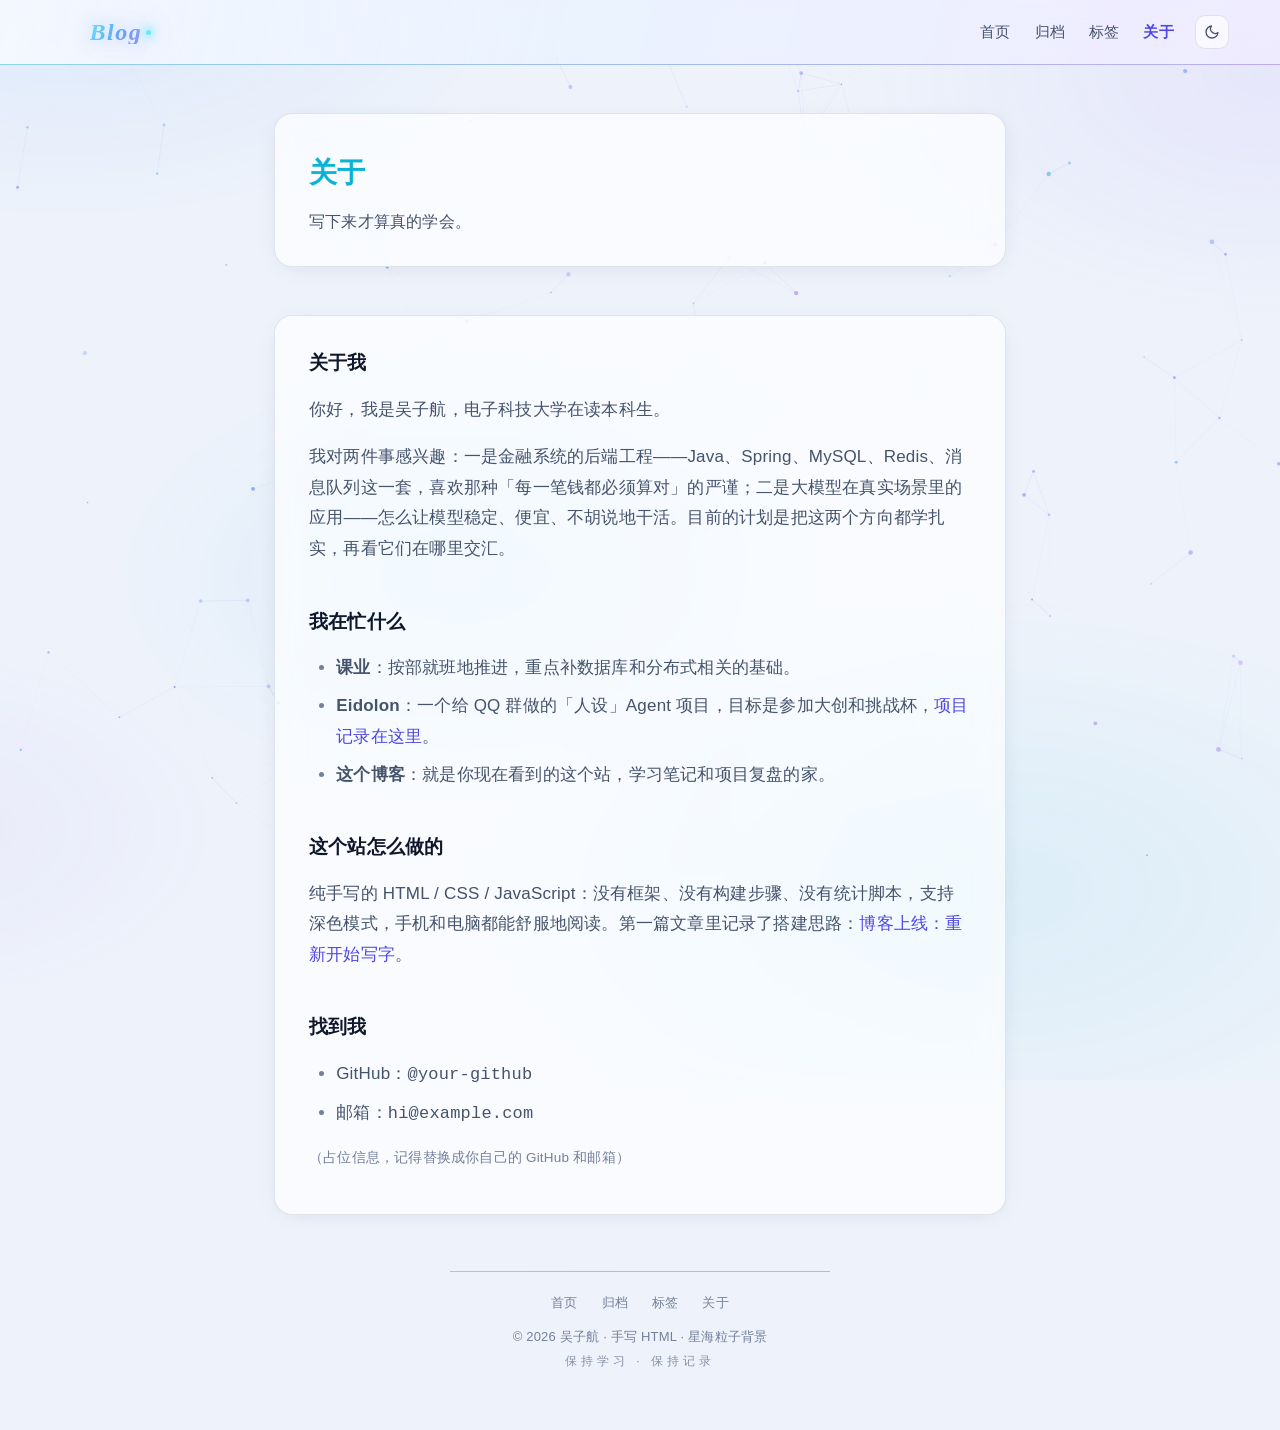
==== about.html @ 8b86d645 "博客 v1：太阳系 3D 引力沙盒 + Agent 副驾驶 + 漂浮/飞行模式" ====
<!DOCTYPE html>
<html lang="zh-CN">
<head>
  <meta charset="UTF-8">
  <meta name="viewport" content="width=device-width, initial-scale=1">
  <title>关于 · 吴子航的博客</title>
  <meta name="description" content="关于吴子航：电子科技大学在读，方向是金融后端与大模型应用。">
  <meta property="og:title" content="关于 · 吴子航的博客">
  <meta property="og:description" content="电子科技大学在读，方向是金融后端与大模型应用。">
  <meta property="og:type" content="website">
  <link rel="icon" type="image/svg+xml" href="favicon.svg?v=20261019">
  <script>
    (function () {
      try {
        var t = localStorage.getItem('theme');
        if (t === 'dark' || (!t && window.matchMedia('(prefers-color-scheme: dark)').matches)) {
          document.documentElement.dataset.theme = 'dark';
        }
      } catch (e) {}
    })();
  </script>
  <link rel="stylesheet" href="css/style.css?v=20261019">
</head>
<body>

  <canvas id="bg-canvas" class="bg-canvas" aria-hidden="true"></canvas>

  <header class="site-header">
    <div class="header-inner">
      <a class="site-title" href="about.html" aria-label="吴子航的博客">Blog<span class="wm-dot" aria-hidden="true"></span></a>
      <nav class="site-nav" aria-label="主导航">
        <a href="index.html">首页</a>
        <a href="archive.html">归档</a>
        <a href="tags.html">标签</a>
        <a href="about.html" aria-current="page">关于</a>
        <button id="theme-toggle" class="theme-toggle" type="button" aria-label="切换深浅色主题" title="切换深浅色主题">
          <svg class="icon-moon" xmlns="http://www.w3.org/2000/svg" width="16" height="16" viewBox="0 0 24 24" fill="none" stroke="currentColor" stroke-width="2" stroke-linecap="round" stroke-linejoin="round" aria-hidden="true"><path d="M21 12.79A9 9 0 1 1 11.21 3 7 7 0 0 0 21 12.79z"/></svg>
          <svg class="icon-sun" xmlns="http://www.w3.org/2000/svg" width="16" height="16" viewBox="0 0 24 24" fill="none" stroke="currentColor" stroke-width="2" stroke-linecap="round" stroke-linejoin="round" aria-hidden="true"><circle cx="12" cy="12" r="5"/><line x1="12" y1="1" x2="12" y2="3"/><line x1="12" y1="21" x2="12" y2="23"/><line x1="4.22" y1="4.22" x2="5.64" y2="5.64"/><line x1="18.36" y1="18.36" x2="19.78" y2="19.78"/><line x1="1" y1="12" x2="3" y2="12"/><line x1="21" y1="12" x2="23" y2="12"/><line x1="4.22" y1="19.78" x2="5.64" y2="18.36"/><line x1="18.36" y1="5.64" x2="19.78" y2="4.22"/></svg>
        </button>
      </nav>
    </div>
  </header>

  <main class="container">

    <div class="page-header">
      <h1 class="grad-text">关于</h1>
      <p>写下来才算真的学会。</p>
    </div>

    <section class="about-panel about-content">

      <h2>关于我</h2>
      <p>你好，我是吴子航，电子科技大学在读本科生。</p>
      <p>我对两件事感兴趣：一是金融系统的后端工程——Java、Spring、MySQL、Redis、消息队列这一套，喜欢那种「每一笔钱都必须算对」的严谨；二是大模型在真实场景里的应用——怎么让模型稳定、便宜、不胡说地干活。目前的计划是把这两个方向都学扎实，再看它们在哪里交汇。</p>

      <h2>我在忙什么</h2>
      <ul>
        <li><strong>课业</strong>：按部就班地推进，重点补数据库和分布式相关的基础。</li>
        <li><strong>Eidolon</strong>：一个给 QQ 群做的「人设」Agent 项目，目标是参加大创和挑战杯，<a href="posts/persona-agent.html">项目记录在这里</a>。</li>
        <li><strong>这个博客</strong>：就是你现在看到的这个站，学习笔记和项目复盘的家。</li>
      </ul>

      <h2>这个站怎么做的</h2>
      <p>纯手写的 HTML / CSS / JavaScript：没有框架、没有构建步骤、没有统计脚本，支持深色模式，手机和电脑都能舒服地阅读。第一篇文章里记录了搭建思路：<a href="posts/hello-world.html">博客上线：重新开始写字</a>。</p>

      <h2>找到我</h2>
      <ul>
        <li>GitHub：<code>@your-github</code></li>
        <li>邮箱：<code>hi@example.com</code></li>
      </ul>
      <p class="todo-note">（占位信息，记得替换成你自己的 GitHub 和邮箱）</p>

    </section>

  </main>

  <footer class="site-footer">
    <div class="container">
      <nav class="footer-nav" aria-label="页脚导航">
        <a href="index.html">首页</a>
        <a href="archive.html">归档</a>
        <a href="tags.html">标签</a>
        <a href="about.html">关于</a>
      </nav>
      <p>© 2026 吴子航 · 手写 HTML · 星海粒子背景</p>
      <p class="footer-motto">保持学习 · 保持记录</p>
    </div>
  </footer>

  <script src="js/background.js?v=20261019"></script>
  <script src="js/main.js?v=20261019"></script>
</body>
</html>
---- css/style.css ----
/* ==========================================================================
   吴子航的博客 · 全站样式 v2「深空」
   --------------------------------------------------------------------------
   - 星海粒子背景：js/background.js 绘制，body 上的极光渐变垫底
   - 玻璃拟态卡片、渐变强调色、暗色代码块
   - 所有颜色集中在 :root 变量；换主题色改 --grad 一处即可
   ========================================================================== */

:root {
  color-scheme: light;
  --bg: #eef3fb;
  --bg-glass: rgba(255, 255, 255, 0.66);
  --bg-glass-strong: rgba(255, 255, 255, 0.84);
  --bg-inline-code: rgba(79, 70, 229, 0.09);
  --text: #0f172a;
  --text-secondary: #45536b;
  --text-tertiary: #74809a;
  --border: rgba(15, 23, 42, 0.10);
  --border-strong: rgba(15, 23, 42, 0.20);
  --accent: #4f46e5;
  --accent-hover: #3730a3;
  --grad: linear-gradient(135deg, #06b6d4 0%, #3b82f6 50%, #8b5cf6 100%);
  --shadow-card: 0 4px 24px -8px rgba(30, 41, 89, 0.14);
  --shadow-card-hover: 0 16px 44px -12px rgba(59, 130, 246, 0.32);
  --code-bg: #0b1120;
  --code-border: rgba(148, 163, 184, 0.16);
  --tok-plain: #dbe7ff;
  --tok-k: #f472b6;
  --tok-s: #6ee7b7;
  --tok-c: #7d8aa5;
  --tok-n: #fbbf24;
  --aur1: rgba(59, 130, 246, 0.16);
  --aur2: rgba(6, 182, 212, 0.14);
  --aur3: rgba(139, 92, 246, 0.14);
  --aur4: rgba(14, 165, 233, 0.12);
  --aur5: rgba(168, 85, 247, 0.10);
}

[data-theme="dark"] {
  color-scheme: dark;
  --bg: #050914;
  --bg-glass: rgba(13, 20, 38, 0.55);
  --bg-glass-strong: rgba(12, 18, 34, 0.80);
  --bg-inline-code: rgba(125, 211, 252, 0.10);
  --text: #e6edf8;
  --text-secondary: #97a3ba;
  --text-tertiary: #64708a;
  --border: rgba(148, 163, 184, 0.14);
  --border-strong: rgba(148, 163, 184, 0.30);
  --accent: #7dd3fc;
  --accent-hover: #bae6fd;
  --shadow-card: 0 4px 24px -8px rgba(0, 0, 0, 0.55);
  --shadow-card-hover: 0 16px 48px -12px rgba(56, 189, 248, 0.28);
  --aur1: rgba(59, 130, 246, 0.16);
  --aur2: rgba(34, 211, 238, 0.14);
  --aur3: rgba(139, 92, 246, 0.14);
  --aur4: rgba(14, 165, 233, 0.10);
  --aur5: rgba(168, 85, 247, 0.10);
}

/* ---------- 基础 ---------- */

* {
  box-sizing: border-box;
}

html {
  background: var(--bg);
  scroll-behavior: smooth;
}

body {
  margin: 0;
  background: transparent;
  color: var(--text);
  font-family: -apple-system, BlinkMacSystemFont, "Segoe UI", "PingFang SC",
    "Hiragino Sans GB", "Microsoft YaHei", "Noto Sans CJK SC",
    "WenQuanYi Micro Hei", sans-serif;
  font-size: 17px;
  letter-spacing: 0.2px;
  line-height: 1.8;
  -webkit-font-smoothing: antialiased;
  text-rendering: optimizeLegibility;
}

/* 极光渐变（垫在星空 canvas 之下，缓慢漂移） */

body::before,
body::after {
  content: "";
  position: fixed;
  inset: -20%;
  z-index: -1;
  pointer-events: none;
  animation: auroraDrift 90s ease-in-out infinite alternate;
}

body::before {
  background:
    radial-gradient(38% 30% at 18% 12%, var(--aur1) 0%, transparent 70%),
    radial-gradient(34% 30% at 85% 20%, var(--aur3) 0%, transparent 70%),
    radial-gradient(42% 34% at 70% 85%, var(--aur2) 0%, transparent 70%);
}

body::after {
  background:
    radial-gradient(30% 26% at 40% 60%, var(--aur4) 0%, transparent 70%),
    radial-gradient(26% 22% at 10% 80%, var(--aur5) 0%, transparent 70%);
  animation-duration: 120s;
  animation-direction: alternate-reverse;
}

@keyframes auroraDrift {
  from { transform: translate3d(-3%, -2%, 0) scale(1); }
  to { transform: translate3d(3%, 2%, 0) scale(1.08); }
}

/* 星海粒子画布 */

.bg-canvas {
  position: fixed;
  inset: 0;
  z-index: 0;
  pointer-events: none;
}

/* 3D 太阳系画布（Three.js，垫在 2D 星空之下） */

.bg-canvas-3d {
  position: fixed;
  inset: 0;
  z-index: 0;
  pointer-events: none;
}

main,
.site-footer {
  position: relative;
  z-index: 1;
}

a {
  color: var(--accent);
  text-decoration: none;
}

a:hover {
  color: var(--accent-hover);
}

a:focus-visible,
button:focus-visible {
  outline: 2px solid var(--accent);
  outline-offset: 2px;
  border-radius: 4px;
}

::selection {
  background: rgba(6, 182, 212, 0.25);
}

/* ---------- 拖拽防选中 ----------
   整站默认不可选中文字（防止长按拖拽行星/卡片时误选正文标题），
   仅文章正文与关于页正文保留可复制；
   任何拖拽交互期间（no-select）与飞行模式下全部强制禁选 */
body {
  -webkit-user-select: none;
  user-select: none;
}

.post-content,
.about-content {
  -webkit-user-select: text;
  user-select: text;
}

body.no-select *,
body.flight-mode * {
  -webkit-user-select: none !important;
  user-select: none !important;
}

[data-theme="dark"] ::selection {
  background: rgba(103, 232, 249, 0.30);
}

::-webkit-scrollbar {
  width: 9px;
  height: 9px;
}

::-webkit-scrollbar-track {
  background: transparent;
}

::-webkit-scrollbar-thumb {
  background: linear-gradient(180deg, #3b82f6, #8b5cf6);
  border-radius: 8px;
}

.container {
  max-width: 780px;
  margin: 0 auto;
  padding: 0 24px;
}

/* 渐变文字 */

.grad-text {
  background: var(--grad);
  background-size: 200% auto;
  -webkit-background-clip: text;
  background-clip: text;
  color: transparent;
  animation: gradFlow 9s linear infinite;
}

@keyframes gradFlow {
  to { background-position: 200% center; }
}

/* ---------- 顶部导航 ---------- */

.site-header {
  position: sticky;
  top: 0;
  z-index: 10;
  /* 颜色渐变的毛玻璃导航栏 */
  background: linear-gradient(105deg,
    rgba(247, 250, 255, 0.86) 0%,
    rgba(234, 242, 255, 0.78) 45%,
    rgba(241, 236, 255, 0.80) 100%);
  -webkit-backdrop-filter: blur(16px) saturate(150%);
  backdrop-filter: blur(16px) saturate(150%);
  border-bottom: 1px solid var(--border);
}

[data-theme="dark"] .site-header {
  background: linear-gradient(105deg,
    rgba(9, 14, 32, 0.92) 0%,
    rgba(13, 19, 44, 0.84) 48%,
    rgba(22, 17, 48, 0.88) 100%);
}

.site-header::after {
  content: "";
  position: absolute;
  left: 0;
  right: 0;
  bottom: -1px;
  height: 1px;
  background: var(--grad);
  opacity: 0.35;
}

.header-inner {
  display: flex;
  align-items: center;
  justify-content: space-between;
  max-width: none;
  /* 左端与内容列对齐，右端导航贴住右上角 */
  padding: 13px clamp(24px, 4vw, 56px) 13px clamp(24px, 7vw, 130px);
}

/* 站点字标：衬线体 Blog + 渐变 + 辉光（2026 编辑风字标趋势） */
.site-title {
  display: inline-flex;
  align-items: center;
  gap: 4px;
  font-family: Georgia, "Times New Roman", "Songti SC", SimSun, serif;
  font-size: 24px;
  font-weight: 700;
  font-style: italic;
  letter-spacing: 1.5px;
  line-height: 1;
  background: linear-gradient(120deg, #67e8f9 0%, #60a5fa 48%, #a78bfa 100%);
  -webkit-background-clip: text;
  background-clip: text;
  -webkit-text-fill-color: transparent;
  filter: drop-shadow(0 0 9px rgba(96, 165, 250, 0.38))
    drop-shadow(0 0 24px rgba(167, 139, 250, 0.22));
  transition: filter 0.25s ease;
}

.site-title:hover {
  filter: drop-shadow(0 0 12px rgba(96, 165, 250, 0.6))
    drop-shadow(0 0 34px rgba(167, 139, 250, 0.35));
}

/* 字标末尾的脉动星点 */
.wm-dot {
  width: 5px;
  height: 5px;
  border-radius: 50%;
  background: #67e8f9;
  box-shadow: 0 0 8px 2px rgba(103, 232, 249, 0.75);
  animation: wmPulse 2.4s ease-in-out infinite;
}

@keyframes wmPulse {
  0%, 100% { opacity: 0.5; transform: scale(0.8); }
  50% { opacity: 1; transform: scale(1.2); }
}

@media (prefers-reduced-motion: reduce) {
  .wm-dot {
    animation: none;
  }
}

.site-nav {
  display: flex;
  align-items: center;
  gap: 2px;
}

.site-nav a {
  padding: 6px 11px;
  border-radius: 8px;
  color: var(--text-secondary);
  font-size: 14.5px;
  transition: color 0.15s ease, background 0.15s ease;
}

.site-nav a:hover {
  color: var(--text);
  background: var(--bg-glass);
}

.site-nav a[aria-current="page"] {
  color: var(--accent);
  font-weight: 600;
}

.theme-toggle {
  display: grid;
  place-items: center;
  width: 34px;
  height: 34px;
  margin-left: 8px;
  border: 1px solid var(--border);
  border-radius: 10px;
  background: var(--bg-glass);
  color: var(--text-secondary);
  cursor: pointer;
  transition: border-color 0.2s ease, color 0.2s ease,
    box-shadow 0.2s ease, transform 0.2s ease;
}

.theme-toggle:hover {
  border-color: var(--accent);
  color: var(--accent);
  box-shadow: 0 0 14px -2px rgba(56, 189, 248, 0.45);
  transform: translateY(-1px);
}

.theme-toggle svg {
  display: block;
}

.theme-toggle .icon-sun {
  display: none;
}

[data-theme="dark"] .theme-toggle .icon-sun {
  display: block;
}

[data-theme="dark"] .theme-toggle .icon-moon {
  display: none;
}

/* ---------- 首页 Hero ---------- */

.hero {
  position: relative;
  padding: 76px 0 54px;
}

.hero-eyebrow {
  margin: 0 0 14px;
  font-family: ui-monospace, SFMono-Regular, "SF Mono", Menlo, Consolas, monospace;
  font-size: 12px;
  font-weight: 600;
  letter-spacing: 3px;
  color: var(--accent);
}

.hero-eyebrow::after {
  content: "▊";
  margin-left: 8px;
  animation: blink 1.2s steps(2, start) infinite;
}

@keyframes blink {
  to { visibility: hidden; }
}

.hero h1 {
  margin: 0 0 16px;
  font-size: 38px;
  line-height: 1.3;
  letter-spacing: -0.5px;
}

.hero p {
  margin: 0 0 10px;
  max-width: 56ch;
  color: var(--text-secondary);
  font-size: 16.5px;
}

.hero-more {
  margin-top: 22px;
}

.btn-ghost {
  display: inline-block;
  padding: 10px 24px;
  border: 1px solid var(--border-strong);
  border-radius: 999px;
  background: var(--bg-glass);
  -webkit-backdrop-filter: blur(10px);
  backdrop-filter: blur(10px);
  color: var(--text);
  font-size: 15px;
  font-weight: 500;
  transition: border-color 0.2s ease, box-shadow 0.2s ease,
    transform 0.2s ease, color 0.2s ease;
}

.btn-ghost:hover {
  border-color: var(--accent);
  color: var(--accent);
  box-shadow: 0 0 20px -4px rgba(56, 189, 248, 0.4);
  transform: translateY(-2px);
}

/* Hero 轨道装饰（缓慢旋转的行星环） */

.hero-orbit {
  position: absolute;
  right: -36px;
  top: 6px;
  width: 250px;
  height: 250px;
  pointer-events: none;
  opacity: 0.55;
  animation: spin 90s linear infinite;
}

@keyframes spin {
  to { transform: rotate(360deg); }
}

/* ---------- 文章列表（玻璃卡片） ---------- */

.content {
  padding: 44px 0 76px;
}

.section-head {
  display: flex;
  align-items: baseline;
  justify-content: space-between;
  margin-bottom: 18px;
}

.section-head h2 {
  margin: 0;
  font-size: 14px;
  font-weight: 600;
  letter-spacing: 2.5px;
  color: var(--text-tertiary);
}

.section-head h2::before {
  content: "";
  display: inline-block;
  width: 18px;
  height: 2px;
  margin-right: 10px;
  vertical-align: middle;
  border-radius: 2px;
  background: var(--grad);
}

.section-head a {
  font-size: 13.5px;
  color: var(--text-tertiary);
}

.section-head a:hover {
  color: var(--accent);
}

.post-item {
  position: relative;
  overflow: hidden;
  margin-bottom: 18px;
  padding: 26px 28px;
  background: var(--bg-glass);
  -webkit-backdrop-filter: blur(14px) saturate(140%);
  backdrop-filter: blur(14px) saturate(140%);
  border: 1px solid var(--border);
  border-radius: 16px;
  box-shadow: var(--shadow-card);
  transition: transform 0.25s ease, opacity 0.35s ease,
    border-color 0.25s ease, box-shadow 0.25s ease;
}

.post-item::before {
  content: "";
  position: absolute;
  top: 0;
  left: 16px;
  right: 16px;
  height: 2px;
  background: var(--grad);
  border-radius: 999px;
  transform: scaleX(0);
  transform-origin: left;
  transition: transform 0.35s ease;
}

.post-item:hover {
  transform: translateY(-3px);
  border-color: var(--border-strong);
  box-shadow: var(--shadow-card-hover);
}

.post-item:hover::before {
  transform: scaleX(1);
}

/* 首篇文章：渐变描边的精选位 */
.post-item:first-of-type {
  border: 1px solid transparent;
  background:
    linear-gradient(var(--bg-glass), var(--bg-glass)) padding-box,
    linear-gradient(135deg, rgba(34, 211, 238, 0.55), rgba(59, 130, 246, 0.4) 50%, rgba(139, 92, 246, 0.55)) border-box;
}

.post-item:first-of-type h2 {
  font-size: 23px;
}

/* 文章页：顶部阅读进度条 */
.reading-progress {
  position: fixed;
  top: 0;
  left: 0;
  right: 0;
  height: 2px;
  background: var(--grad);
  transform-origin: 0 50%;
  transform: scaleX(0);
  z-index: 40;
  box-shadow: 0 0 10px rgba(56, 189, 248, 0.5);
}

/* 3D 悬停进行中：使用更快的过渡，保证跟手 */
.post-item.tilt {
  transition: transform 0.08s ease-out;
  will-change: transform;
}

.post-meta {
  display: flex;
  flex-wrap: wrap;
  align-items: center;
  gap: 8px;
  font-size: 13.5px;
  color: var(--text-tertiary);
  font-variant-numeric: tabular-nums;
}

.post-meta .dot {
  color: var(--border-strong);
}

.meta-tag {
  padding: 1px 10px;
  border: 1px solid var(--border);
  border-radius: 999px;
  background: var(--bg-glass);
  color: var(--text-tertiary);
  font-size: 12.5px;
  transition: border-color 0.15s ease, color 0.15s ease,
    box-shadow 0.15s ease;
}

.meta-tag:hover {
  border-color: var(--accent);
  color: var(--accent);
  box-shadow: 0 0 10px -2px rgba(56, 189, 248, 0.35);
}

.post-item h2 {
  margin: 10px 0 8px;
  font-size: 21px;
  line-height: 1.45;
}

.post-item h2 a {
  color: var(--text);
  transition: color 0.15s ease;
}

.post-item h2 a:hover {
  color: var(--accent);
}

.post-excerpt {
  margin: 0;
  color: var(--text-secondary);
  font-size: 15px;
}

/* ---------- 内页通用页头（玻璃面板） ---------- */

.page-header,
.post-header {
  margin-top: 48px;
  padding: 34px 34px 30px;
  background: var(--bg-glass);
  -webkit-backdrop-filter: blur(14px) saturate(140%);
  backdrop-filter: blur(14px) saturate(140%);
  border: 1px solid var(--border);
  border-radius: 18px;
  box-shadow: var(--shadow-card);
}

.page-header h1 {
  margin: 0 0 10px;
  font-size: 28px;
  letter-spacing: -0.3px;
}

.page-header p {
  margin: 0;
  color: var(--text-secondary);
  font-size: 15.5px;
}

/* ---------- 文章页 ---------- */

.post-header h1 {
  margin: 0 0 16px;
  font-size: 30px;
  line-height: 1.4;
  letter-spacing: -0.3px;
}

.post-content {
  padding: 12px 0 24px;
}

.post-content h2 {
  margin: 48px 0 16px;
  font-size: 22px;
  line-height: 1.45;
}

.post-content h3 {
  margin: 34px 0 12px;
  font-size: 18px;
}

.post-content p {
  margin: 0 0 1.1em;
}

.post-content a {
  text-decoration: underline;
  text-underline-offset: 3px;
  text-decoration-color: rgba(99, 102, 241, 0.45);
}

.post-content ul,
.post-content ol {
  margin: 0 0 1.1em;
  padding-left: 1.7em;
}

.post-content li {
  margin: 0.4em 0;
}

.post-content li::marker {
  color: var(--text-tertiary);
}

.post-content blockquote {
  position: relative;
  margin: 26px 0;
  padding: 14px 22px;
  background: var(--bg-glass);
  -webkit-backdrop-filter: blur(12px);
  backdrop-filter: blur(12px);
  border: 1px solid var(--border);
  border-radius: 0 14px 14px 0;
  color: var(--text-secondary);
}

.post-content blockquote::before {
  content: "";
  position: absolute;
  left: 0;
  top: 0;
  bottom: 0;
  width: 3px;
  border-radius: 3px;
  background: var(--grad);
}

.post-content blockquote p {
  margin: 0.3em 0;
}

.post-content code {
  font-family: ui-monospace, SFMono-Regular, "SF Mono", Menlo, Consolas,
    "Liberation Mono", "Courier New", monospace;
  font-size: 87%;
  background: var(--bg-inline-code);
  padding: 0.2em 0.4em;
  border-radius: 5px;
}

/* 代码块：永远使用深空配色（浅色页面上的深色代码块） */

.post-content pre {
  margin: 26px 0;
  padding: 18px 20px;
  overflow-x: auto;
  background: var(--code-bg);
  border: 1px solid var(--code-border);
  border-radius: 14px;
  box-shadow: 0 10px 30px -14px rgba(2, 6, 23, 0.6);
  line-height: 1.65;
  font-size: 13.5px;
}

.post-content pre code {
  display: block;
  padding: 0;
  background: none;
  font-size: inherit;
  color: var(--tok-plain);
}

.tok-k {
  color: var(--tok-k);
}

.tok-s {
  color: var(--tok-s);
}

.tok-c {
  color: var(--tok-c);
}

.tok-n {
  color: var(--tok-n);
}

.table-wrap {
  overflow-x: auto;
  margin: 26px 0;
}

.post-content table {
  border-collapse: collapse;
  width: 100%;
  font-size: 14.5px;
  line-height: 1.7;
}

.post-content th,
.post-content td {
  border: 1px solid var(--border);
  padding: 8px 13px;
  text-align: left;
  vertical-align: top;
}

.post-content th {
  background: var(--bg-glass-strong);
  font-weight: 600;
  white-space: nowrap;
}

.post-content img {
  max-width: 100%;
  border-radius: 12px;
}

.post-content hr {
  margin: 44px 0;
  border: none;
  border-top: 1px solid var(--border);
}

/* ---------- 文章页脚（标签 + 上下篇） ---------- */

.post-footer {
  margin-top: 52px;
  padding-top: 26px;
  border-top: 1px solid var(--border);
}

.post-footer .tags {
  display: flex;
  flex-wrap: wrap;
  gap: 8px;
}

.post-nav {
  display: flex;
  justify-content: space-between;
  gap: 16px;
  margin-top: 22px;
}

.post-nav a {
  display: flex;
  flex-direction: column;
  gap: 2px;
  max-width: 48%;
  padding: 14px 18px;
  border: 1px solid var(--border);
  border-radius: 12px;
  background: var(--bg-glass);
  -webkit-backdrop-filter: blur(10px);
  backdrop-filter: blur(10px);
  color: var(--text);
  font-size: 15px;
  font-weight: 500;
  line-height: 1.5;
  transition: border-color 0.2s ease, transform 0.2s ease,
    box-shadow 0.2s ease;
}

.post-nav a:hover {
  border-color: var(--border-strong);
  transform: translateY(-2px);
  box-shadow: var(--shadow-card);
}

.post-nav a:hover .post-nav-title {
  color: var(--accent);
}

.post-nav .post-nav-label {
  font-size: 12.5px;
  font-weight: 400;
  color: var(--text-tertiary);
}

.post-nav .next {
  margin-left: auto;
  text-align: right;
}

/* ---------- 归档页 ---------- */

.archive-year {
  margin: 40px 0 14px;
  font-size: 22px;
}

.archive-year:first-of-type {
  margin-top: 12px;
}

.archive-list {
  list-style: none;
  margin: 0;
  padding: 0;
}

.archive-list li {
  display: flex;
  gap: 18px;
  align-items: baseline;
  margin-bottom: 8px;
  padding: 12px 16px;
  background: var(--bg-glass);
  -webkit-backdrop-filter: blur(10px);
  backdrop-filter: blur(10px);
  border: 1px solid var(--border);
  border-radius: 12px;
  transition: border-color 0.2s ease, transform 0.2s ease;
}

.archive-list li:hover {
  border-color: var(--border-strong);
  transform: translateX(4px);
}

.archive-list time {
  flex: none;
  color: var(--text-tertiary);
  font-family: ui-monospace, SFMono-Regular, "SF Mono", Menlo, Consolas, monospace;
  font-size: 13.5px;
  font-variant-numeric: tabular-nums;
}

.archive-list a {
  color: var(--text);
  font-size: 15.5px;
}

.archive-list a:hover {
  color: var(--accent);
}

/* ---------- 标签页 ---------- */

.tag-index {
  display: flex;
  flex-wrap: wrap;
  gap: 10px;
  margin: 26px 0 10px;
}

.tag-index a {
  padding: 5px 16px;
  border: 1px solid var(--border);
  border-radius: 999px;
  background: var(--bg-glass);
  color: var(--text-secondary);
  font-size: 14px;
  transition: border-color 0.15s ease, color 0.15s ease,
    box-shadow 0.15s ease, transform 0.15s ease;
}

.tag-index a:hover {
  border-color: var(--accent);
  color: var(--accent);
  box-shadow: 0 0 14px -3px rgba(56, 189, 248, 0.4);
  transform: translateY(-1px);
}

.tag-section {
  margin-top: 40px;
}

.tag-section h2 {
  margin: 0 0 10px;
  font-size: 19px;
}

.tag-section h2 .count {
  margin-left: 6px;
  color: var(--text-tertiary);
  font-size: 13.5px;
  font-weight: 400;
}

.tag-section ul {
  list-style: none;
  margin: 0;
  padding: 0;
}

.tag-section li {
  margin-bottom: 8px;
  padding: 11px 16px;
  background: var(--bg-glass);
  -webkit-backdrop-filter: blur(10px);
  backdrop-filter: blur(10px);
  border: 1px solid var(--border);
  border-radius: 12px;
  transition: border-color 0.2s ease, transform 0.2s ease;
}

.tag-section li:hover {
  border-color: var(--border-strong);
  transform: translateX(4px);
}

.tag-section li a {
  color: var(--text);
  font-size: 15.5px;
}

.tag-section li a:hover {
  color: var(--accent);
}

/* ---------- 关于页 ---------- */

.about-panel {
  margin-top: 48px;
  padding: 30px 34px;
  background: var(--bg-glass);
  -webkit-backdrop-filter: blur(14px) saturate(140%);
  backdrop-filter: blur(14px) saturate(140%);
  border: 1px solid var(--border);
  border-radius: 18px;
  box-shadow: var(--shadow-card);
}

.about-content h2 {
  margin: 40px 0 14px;
  font-size: 19px;
}

.about-content h2:first-child {
  margin-top: 0;
}

.about-content p {
  margin: 0 0 1em;
  color: var(--text-secondary);
}

.about-content ul {
  margin: 0 0 1em;
  padding-left: 1.6em;
  color: var(--text-secondary);
}

.about-content li {
  margin: 0.45em 0;
}

.about-content li::marker {
  color: var(--text-tertiary);
}

.about-content .todo-note {
  color: var(--text-tertiary);
  font-size: 13.5px;
}

/* ---------- 页脚：渐变线 + 导航 + 文字的紧凑锁定，居于页面下方中央 ---------- */

.site-footer {
  position: relative;
  z-index: 1;
  margin-top: 56px;
  padding: 0 24px 54px;
  color: var(--text-tertiary);
  font-size: 13px;
  text-align: center;
}

/* 页脚列不受宽屏左移影响，回到页面正中 */
.site-footer .container {
  max-width: 640px;
  margin: 0 auto;
  padding: 0;
  padding-top: 20px;
  position: relative;
}

/* 渐变线紧贴文字上方 */
.site-footer .container::before {
  content: "";
  position: absolute;
  top: 0;
  left: 50%;
  transform: translateX(-50%);
  width: min(380px, 72%);
  height: 1px;
  background: var(--grad);
  opacity: 0.45;
}

.footer-nav {
  display: flex;
  justify-content: center;
  gap: 24px;
  margin: 0 0 10px;
}

.footer-nav a {
  color: var(--text-tertiary);
  font-size: 13px;
  transition: color 0.15s ease;
}

.footer-nav a:hover {
  color: var(--accent);
}

.site-footer p {
  margin: 3px 0;
}

.footer-motto {
  letter-spacing: 4px;
  font-size: 12px;
  opacity: 0.85;
}

/* ---------- 入场动画 ---------- */

@keyframes rise {
  from {
    opacity: 0;
    transform: translateY(14px);
  }
}

@media (prefers-reduced-motion: no-preference) {
  .hero,
  .page-header,
  .post-header,
  .about-panel,
  .post-item,
  .archive-list li,
  .tag-index,
  .tag-section {
    animation: rise 0.65s cubic-bezier(0.2, 0.7, 0.3, 1) backwards;
  }

  .post-item:nth-of-type(2) { animation-delay: 0.08s; }
  .post-item:nth-of-type(3) { animation-delay: 0.16s; }
  .post-item:nth-of-type(4) { animation-delay: 0.24s; }
  .archive-list li:nth-of-type(2) { animation-delay: 0.06s; }
  .archive-list li:nth-of-type(3) { animation-delay: 0.12s; }
  .archive-list li:nth-of-type(4) { animation-delay: 0.18s; }
  .tag-section:nth-of-type(2) { animation-delay: 0.05s; }
  .tag-section:nth-of-type(3) { animation-delay: 0.1s; }
}

@media (prefers-reduced-motion: reduce) {
  body::before,
  body::after,
  .hero-orbit,
  .grad-text,
  .hero-eyebrow::after {
    animation: none;
  }
}

/* ---------- 漂浮模式 ---------- */

.float-toggle {
  position: fixed;
  right: 22px;
  bottom: 22px;
  z-index: 20;
  display: flex;
  align-items: center;
  gap: 8px;
  padding: 10px 18px;
  border: 1px solid var(--border-strong);
  border-radius: 999px;
  background: var(--bg-glass-strong);
  -webkit-backdrop-filter: blur(14px) saturate(150%);
  backdrop-filter: blur(14px) saturate(150%);
  color: var(--text-secondary);
  font-size: 13.5px;
  font-weight: 500;
  font-family: inherit;
  cursor: pointer;
  box-shadow: var(--shadow-card);
  transition: border-color 0.2s ease, color 0.2s ease,
    box-shadow 0.2s ease, transform 0.2s ease;
}

.float-toggle:hover {
  border-color: var(--accent);
  color: var(--accent);
  box-shadow: 0 0 22px -4px rgba(56, 189, 248, 0.45);
  transform: translateY(-2px);
}

.float-toggle[aria-pressed="true"] {
  border-color: transparent;
  color: #eaf6ff;
  background-image: var(--grad);
  box-shadow: 0 6px 26px -6px rgba(99, 102, 241, 0.6);
}

/* 漂浮模式进行中：卡片变成紧凑的「星体牌」，
   隐藏摘要让卡片更小、更透明，把背景让给太阳系 */
body.float-mode .post-item,
body.float-mode .archive-list li {
  padding: 16px 18px;
  background: rgba(255, 255, 255, 0.5);
  box-shadow: 0 18px 50px -12px rgba(2, 6, 23, 0.4),
    0 0 30px -8px rgba(56, 189, 248, 0.22);
  animation: none;
  will-change: transform;
  cursor: grab;
}

[data-theme="dark"] body.float-mode .post-item,
[data-theme="dark"] body.float-mode .archive-list li {
  background: rgba(13, 20, 38, 0.42);
}

body.float-mode .post-excerpt {
  display: none;
}

body.float-mode .post-item h2,
body.float-mode .archive-list a {
  font-size: 16.5px;
}

/* 漂浮模式下隐藏常规列表结构与页脚，整页让给「宇宙」 */
body.float-mode .hero,
body.float-mode .section-head,
body.float-mode .page-header,
body.float-mode .archive-year,
body.float-mode .site-footer {
  display: none;
}

/* 开启时的一句提示 */
body[data-float-hint] .float-toggle::after {
  content: "光标推开 · 拖拽甩出 · 轻点打开文章";
  position: absolute;
  right: 0;
  bottom: calc(100% + 12px);
  white-space: nowrap;
  padding: 7px 14px;
  border: 1px solid var(--border);
  border-radius: 10px;
  background: var(--bg-glass-strong);
  -webkit-backdrop-filter: blur(12px);
  backdrop-filter: blur(12px);
  color: var(--text-secondary);
  font-size: 12.5px;
  font-weight: 400;
  box-shadow: var(--shadow-card);
  animation: hintFade 3.6s ease forwards;
}

@keyframes hintFade {
  0% { opacity: 0; transform: translateY(6px); }
  12% { opacity: 1; transform: translateY(0); }
  82% { opacity: 1; }
  100% { opacity: 0; }
}

/* ---------- 宽屏分栏：仅首页内容靠左（太阳系在右）；
   内容页回归居中排版，文章为主角 ---------- */

@media (min-width: 1000px) {
  body:not(.content-page) .container {
    margin-left: clamp(24px, 7vw, 130px);
    margin-right: auto;
  }
}

/* 内容页：氛围整体调暗，突出正文 */
body.content-page::before,
body.content-page::after {
  opacity: 0.55;
}

/* 3D 太阳系在线时，隐藏首页右侧的 2D 轨道装饰避免重复 */
body.solar3d-on .hero-orbit {
  display: none;
}

/* ---------- 飞行模式 ---------- */

.flight-toggle {
  position: fixed;
  right: 22px;
  bottom: 22px;
  z-index: 20;
  display: flex;
  align-items: center;
  gap: 8px;
  padding: 10px 18px;
  border: 1px solid var(--border-strong);
  border-radius: 999px;
  background: var(--bg-glass-strong);
  -webkit-backdrop-filter: blur(14px) saturate(150%);
  backdrop-filter: blur(14px) saturate(150%);
  color: var(--text-secondary);
  font-size: 13.5px;
  font-weight: 500;
  font-family: inherit;
  cursor: pointer;
  box-shadow: var(--shadow-card);
  transition: border-color 0.2s ease, color 0.2s ease,
    box-shadow 0.2s ease, transform 0.2s ease;
}

.flight-toggle:hover {
  border-color: var(--accent);
  color: var(--accent);
  box-shadow: 0 0 22px -4px rgba(56, 189, 248, 0.45);
  transform: translateY(-2px);
}

.flight-toggle[aria-pressed="true"] {
  border-color: transparent;
  color: #eaf6ff;
  background-image: var(--grad);
  box-shadow: 0 6px 26px -6px rgba(99, 102, 241, 0.6);
}

/* 飞行中：整页让给宇宙，只留导航栏与退出按钮 */
body.flight-mode {
  overflow: hidden;
}

body.flight-mode main,
body.flight-mode .site-footer,
body.flight-mode .post-item,
body.flight-mode .archive-list li,
body.flight-mode .float-toggle,
body.flight-mode #float-hud {
  display: none !important;
}

/* 飞船驾驶舱 HUD */
#flight-hud {
  position: fixed;
  inset: 0;
  z-index: 30;
  pointer-events: none;
  overflow: hidden;
}

/* 舱玻璃：暗角 + 斜向反光，转向时高光微移 */
#flight-hud .fh-glass {
  position: absolute;
  inset: 0;
  background:
    radial-gradient(120% 90% at 50% 45%, transparent 55%, rgba(2, 6, 18, 0.5) 100%),
    linear-gradient(112deg, transparent 26%, rgba(170, 220, 255, 0.05) 32%,
      transparent 39%, transparent 57%, rgba(170, 220, 255, 0.035) 63%, transparent 70%);
}

/* 舱体四角支柱 */
#flight-hud .fh-strut {
  position: absolute;
  width: 120px;
  height: 120px;
  border: 0 solid rgba(150, 190, 230, 0.4);
}
#flight-hud .fh-strut.tl { left: 18px; top: 68px; border-left-width: 4px; border-top-width: 4px; border-top-left-radius: 26px; }
#flight-hud .fh-strut.tr { right: 18px; top: 68px; border-right-width: 4px; border-top-width: 4px; border-top-right-radius: 26px; }
#flight-hud .fh-strut.bl { left: 18px; bottom: 18px; border-left-width: 4px; border-bottom-width: 4px; border-bottom-left-radius: 26px; }
#flight-hud .fh-strut.br { right: 18px; bottom: 18px; border-right-width: 4px; border-bottom-width: 4px; border-bottom-right-radius: 26px; }

/* 底部控制台 */
#flight-hud .fh-panel {
  position: absolute;
  left: 50%;
  bottom: 26px;
  transform: translateX(-50%);
  display: flex;
  align-items: center;
  gap: 26px;
  padding: 16px 30px;
  border: 1px solid rgba(125, 211, 252, 0.22);
  border-radius: 18px;
  background: rgba(6, 12, 26, 0.62);
  -webkit-backdrop-filter: blur(10px);
  backdrop-filter: blur(10px);
  box-shadow: 0 10px 40px -10px rgba(0, 0, 0, 0.6),
    inset 0 1px 0 rgba(125, 211, 252, 0.25);
}

/* 姿态仪：天地随俯仰移动 */
#flight-hud .fh-attitude {
  position: relative;
  width: 92px;
  height: 92px;
  border-radius: 50%;
  overflow: hidden;
  border: 2px solid rgba(125, 211, 252, 0.45);
  box-shadow: 0 0 18px -4px rgba(56, 189, 248, 0.5);
  flex: none;
}
#flight-hud .fh-skyground {
  position: absolute;
  left: -20%;
  width: 140%;
  height: 200%;
}
#flight-hud .fh-sky {
  position: absolute;
  left: 0;
  right: 0;
  top: 0;
  height: 50%;
  background: linear-gradient(180deg, rgba(88, 156, 220, 0.75), rgba(46, 96, 150, 0.75));
}
#flight-hud .fh-ground {
  position: absolute;
  left: 0;
  right: 0;
  bottom: 0;
  height: 50%;
  background: linear-gradient(180deg, rgba(120, 82, 46, 0.8), rgba(70, 46, 24, 0.8));
}
#flight-hud .fh-horizonline {
  position: absolute;
  left: 0;
  right: 0;
  top: 50%;
  height: 2px;
  background: rgba(255, 255, 255, 0.85);
}
#flight-hud .fh-attitude::after {
  content: "";
  position: absolute;
  left: 50%;
  top: 50%;
  width: 34px;
  height: 2px;
  transform: translate(-50%, -50%);
  background: #ffd27a;
  box-shadow: 0 0 8px rgba(255, 210, 122, 0.8);
}

/* 仪表数字 */
#flight-hud .fh-gauges {
  display: flex;
  flex-direction: column;
  gap: 5px;
  font-family: ui-monospace, SFMono-Regular, "SF Mono", Menlo, Consolas, monospace;
  font-size: 13px;
  letter-spacing: 2px;
  color: #a5e4fd;
  min-width: 190px;
}
#flight-hud .fh-gauges b {
  color: #eaf6ff;
  font-weight: 600;
}

/* 航向刻度条 */
#flight-hud .fh-headingwrap {
  position: relative;
  width: 190px;
  height: 26px;
  overflow: hidden;
  border: 1px solid rgba(125, 211, 252, 0.3);
  border-radius: 6px;
}
#flight-hud .fh-heading {
  position: absolute;
  top: 0;
  left: -120px;
  width: 480px;
  height: 100%;
  background: repeating-linear-gradient(90deg,
    rgba(165, 228, 253, 0.85) 0 1px, transparent 1px 24px);
  background-size: 24px 100%;
}
#flight-hud .fh-headingwrap::after {
  content: "";
  position: absolute;
  left: 50%;
  top: 0;
  width: 2px;
  height: 100%;
  background: #ffd27a;
  transform: translateX(-50%);
}

/* 推力条 */
#flight-hud .fh-throttle {
  flex: none;
  width: 14px;
  height: 78px;
  border: 1px solid rgba(125, 211, 252, 0.35);
  border-radius: 7px;
  position: relative;
  overflow: hidden;
}
#flight-hud .fh-bar {
  position: absolute;
  left: 0;
  right: 0;
  bottom: 0;
  height: 4%;
  background: linear-gradient(180deg, #7dd3fc, #4f46e5);
  box-shadow: 0 0 10px rgba(56, 189, 248, 0.7);
}

#flight-hud .fh-cross {
  position: absolute;
  left: 50%;
  top: 46%;
  width: 26px;
  height: 26px;
  transform: translate(-50%, -50%);
}

#flight-hud .fh-cross::before,
#flight-hud .fh-cross::after {
  content: "";
  position: absolute;
  background: rgba(125, 211, 252, 0.8);
}

#flight-hud .fh-cross::before {
  left: 50%;
  top: 0;
  width: 1.5px;
  height: 100%;
  transform: translateX(-50%);
}

#flight-hud .fh-cross::after {
  top: 50%;
  left: 0;
  height: 1.5px;
  width: 100%;
  transform: translateY(-50%);
}

#flight-hud .fh-hint {
  position: absolute;
  top: 84px;
  left: 50%;
  transform: translateX(-50%);
  padding: 8px 18px;
  border: 1px solid rgba(125, 211, 252, 0.2);
  border-radius: 999px;
  background: rgba(5, 9, 20, 0.55);
  -webkit-backdrop-filter: blur(8px);
  backdrop-filter: blur(8px);
  color: rgba(203, 235, 255, 0.85);
  font-size: 12.5px;
  letter-spacing: 1px;
  white-space: nowrap;
}

/* 调节台打开时：左侧内容消散，太阳系滑到中左，面板不遮模型 */
.hero,
.section-head {
  transition: opacity 0.35s ease, transform 0.35s ease;
}

body.tune-open .hero,
body.tune-open .section-head,
body.tune-open .post-item {
  opacity: 0;
  transform: translateY(10px);
  pointer-events: none;
}

/* ---------- 太阳系调节台（仅首页） ---------- */

#tune-panel {
  position: fixed;
  top: 0;
  right: 0;
  bottom: 0;
  z-index: 60;
  width: min(330px, 88vw);
  display: flex;
  flex-direction: column;
  background: var(--bg-glass-strong);
  -webkit-backdrop-filter: blur(18px) saturate(150%);
  backdrop-filter: blur(18px) saturate(150%);
  border-left: 1px solid var(--border-strong);
  box-shadow: -18px 0 50px -20px rgba(2, 6, 23, 0.55);
  transform: translateX(105%);
  transition: transform 0.28s cubic-bezier(0.2, 0.7, 0.3, 1);
}

#tune-panel.open {
  transform: translateX(0);
}

#tune-panel .tp-head {
  display: flex;
  align-items: center;
  justify-content: space-between;
  padding: 16px 18px 12px;
  border-bottom: 1px solid var(--border);
}

#tune-panel .tp-title {
  /* 正装衬线标题：庄重的字距与银蓝配色 */
  font-family: Georgia, "Times New Roman", "Songti SC", SimSun, serif;
  font-size: 16.5px;
  font-weight: 600;
  font-style: normal;
  letter-spacing: 6px;
  background: linear-gradient(115deg, #eef3ff 0%, #b8c8ec 55%, #cfc2ee 100%);
  -webkit-background-clip: text;
  background-clip: text;
  color: transparent;
}

#tune-panel .tp-hint {
  margin-top: 7px;
  font-size: 11.5px;
  letter-spacing: 0.5px;
  color: var(--text-tertiary);
}

#tune-panel #tp-close {
  border: none;
  background: transparent;
  color: var(--text-tertiary);
  font-size: 15px;
  cursor: pointer;
  padding: 4px 8px;
  border-radius: 6px;
}

#tune-panel #tp-close:hover {
  color: var(--accent);
  background: var(--bg-glass);
}

#tune-panel .tp-body {
  flex: 1;
  overflow-y: auto;
  padding: 6px 18px 12px;
}

#tune-panel .tp-group h4 {
  margin: 16px 0 4px;
  font-size: 11.5px;
  font-weight: 600;
  letter-spacing: 3px;
  color: var(--text-tertiary);
}

#tune-panel .tp-row {
  padding: 7px 0;
}

#tune-panel .tp-label {
  display: flex;
  align-items: baseline;
  gap: 8px;
  font-size: 13px;
  color: var(--text-secondary);
}

#tune-panel .tp-label em {
  font-style: normal;
  font-size: 11px;
  color: var(--text-tertiary);
}

#tune-panel .tp-val {
  margin-left: auto;
  font-family: ui-monospace, SFMono-Regular, "SF Mono", Menlo, Consolas, monospace;
  font-size: 12.5px;
  font-weight: 600;
  color: var(--accent);
}

#tune-panel input[type="range"] {
  width: 100%;
  margin: 4px 0 0;
  accent-color: #3b82f6;
  cursor: pointer;
}

#tune-panel .tp-foot {
  display: flex;
  gap: 10px;
  padding: 14px 18px;
  border-top: 1px solid var(--border);
}

#tune-panel .tp-btn {
  flex: 1;
  padding: 9px 0;
  border: 1px solid var(--border-strong);
  border-radius: 10px;
  background: var(--bg-glass);
  color: var(--text-secondary);
  font-size: 13px;
  font-family: inherit;
  cursor: pointer;
  transition: border-color 0.15s ease, color 0.15s ease;
}

#tune-panel .tp-btn:hover {
  border-color: var(--accent);
  color: var(--accent);
}

#tune-panel .tp-primary {
  border-color: transparent;
  background-image: var(--grad);
  color: #eaf6ff;
}

#tune-panel .tp-primary:hover {
  color: #fff;
  filter: brightness(1.12);
}

#tune-panel .tp-seg {
  display: flex;
  gap: 6px;
  padding: 4px 0 2px;
}

#tune-panel .tp-seg button {
  flex: 1;
  padding: 7px 0;
  border: 1px solid var(--border-strong);
  border-radius: 9px;
  background: var(--bg-glass);
  color: var(--text-secondary);
  font-size: 12.5px;
  font-family: inherit;
  cursor: pointer;
  transition: border-color 0.15s ease, color 0.15s ease;
}

#tune-panel .tp-seg button:hover {
  border-color: var(--accent);
  color: var(--accent);
}

#tune-panel .tp-seg button.on {
  border-color: transparent;
  background-image: var(--grad);
  color: #eaf6ff;
}

/* ---------- AI 副驾驶 ---------- */

/* 顶栏按钮：副驾驶繁忙时呼吸光晕 */
#copilot-toggle.busy {
  border-color: rgba(103, 232, 249, 0.7);
  color: #67e8f9;
  box-shadow: 0 0 14px -2px rgba(103, 232, 249, 0.6);
  animation: cpBreath 1.6s ease-in-out infinite;
}

@keyframes cpBreath {
  0%, 100% { box-shadow: 0 0 10px -2px rgba(103, 232, 249, 0.45); }
  50% { box-shadow: 0 0 20px 0 rgba(103, 232, 249, 0.7); }
}

/* 底部指令胶囊 */
#copilot {
  position: fixed;
  left: 50%;
  bottom: 26px;
  transform: translateX(-50%) translateY(16px);
  z-index: 35;
  width: min(520px, calc(100vw - 40px));
  padding: 13px 16px 12px;
  border: 1px solid var(--border-strong);
  border-radius: 16px;
  background: var(--bg-glass-strong);
  -webkit-backdrop-filter: blur(16px) saturate(150%);
  backdrop-filter: blur(16px) saturate(150%);
  box-shadow: 0 16px 46px -14px rgba(2, 6, 23, 0.6),
    inset 0 1px 0 rgba(125, 211, 252, 0.22);
  opacity: 0;
  pointer-events: none;
  transition: opacity 0.22s ease, transform 0.22s ease;
}

#copilot.open {
  opacity: 1;
  transform: translateX(-50%) translateY(0);
  pointer-events: auto;
}

#copilot .cp-status {
  margin: 0 2px 9px;
  font-family: ui-monospace, SFMono-Regular, "SF Mono", Menlo, Consolas, monospace;
  font-size: 12px;
  letter-spacing: 1px;
  color: var(--text-tertiary);
  white-space: nowrap;
  overflow: hidden;
  text-overflow: ellipsis;
}

#copilot .cp-status.bad {
  color: #fda4af;
}

#copilot .cp-row {
  display: flex;
  align-items: center;
  gap: 9px;
  padding: 6px 12px;
  border: 1px solid var(--border);
  border-radius: 11px;
  background: var(--bg-glass);
  color: var(--accent);
}

#copilot .cp-row:focus-within {
  border-color: var(--accent);
  box-shadow: 0 0 14px -4px rgba(56, 189, 248, 0.45);
}

#copilot input {
  flex: 1;
  border: none;
  outline: none;
  background: transparent;
  color: var(--text);
  font-size: 13.5px;
  font-family: inherit;
}

#copilot input::placeholder {
  color: var(--text-tertiary);
}

#copilot .cp-send {
  border: none;
  border-radius: 8px;
  padding: 5px 13px;
  background-image: var(--grad);
  color: #eaf6ff;
  font-size: 12.5px;
  font-weight: 600;
  font-family: inherit;
  cursor: pointer;
}

#copilot .cp-send:hover {
  filter: brightness(1.15);
}

#copilot .cp-chips {
  display: flex;
  flex-wrap: wrap;
  gap: 7px;
  margin-top: 10px;
}

#copilot .cp-chips button {
  padding: 4px 12px;
  border: 1px solid var(--border);
  border-radius: 999px;
  background: transparent;
  color: var(--text-tertiary);
  font-size: 12px;
  font-family: inherit;
  cursor: pointer;
  transition: border-color 0.15s ease, color 0.15s ease;
}

#copilot .cp-chips button:hover {
  border-color: var(--accent);
  color: var(--accent);
}

/* 飞行中的迷你状态条 */
#copilot-pill {
  position: fixed;
  left: 50%;
  bottom: 26px;
  transform: translateX(-50%) translateY(10px);
  z-index: 34;
  padding: 8px 18px;
  border: 1px solid rgba(103, 232, 249, 0.35);
  border-radius: 999px;
  background: rgba(5, 9, 20, 0.6);
  -webkit-backdrop-filter: blur(10px);
  backdrop-filter: blur(10px);
  color: #a5e4fd;
  font-family: ui-monospace, SFMono-Regular, "SF Mono", Menlo, Consolas, monospace;
  font-size: 12.5px;
  letter-spacing: 1px;
  opacity: 0;
  pointer-events: none;
  transition: opacity 0.2s ease, transform 0.2s ease;
  white-space: nowrap;
}

#copilot-pill.show {
  opacity: 1;
  transform: translateX(-50%) translateY(0);
}

/* 副驾驶胶囊与漂浮按钮错位避让 */
body:has(#copilot.open) .float-toggle,
body:has(#copilot.open) .flight-toggle {
  opacity: 0.35;
}

/* ---------- 响应式 ---------- */

@media (max-width: 900px) {
  .hero-orbit {
    display: none;
  }
}

@media (max-width: 640px) {
  .hero {
    padding: 48px 0 40px;
  }

  .hero h1 {
    font-size: 28px;
  }

  .post-header h1 {
    font-size: 24px;
  }

  .page-header h1 {
    font-size: 23px;
  }

  .page-header,
  .post-header,
  .about-panel {
    margin-top: 28px;
    padding: 24px 22px;
  }

  .post-item {
    padding: 20px 20px;
  }

  .header-inner {
    padding: 11px 18px;
  }

  .site-nav a {
    padding: 6px 7px;
    font-size: 14px;
  }

  .container {
    padding: 0 18px;
  }

  .post-nav {
    flex-direction: column;
    gap: 12px;
  }

  .post-nav a {
    max-width: 100%;
  }

  .post-nav .next {
    text-align: left;
  }
}
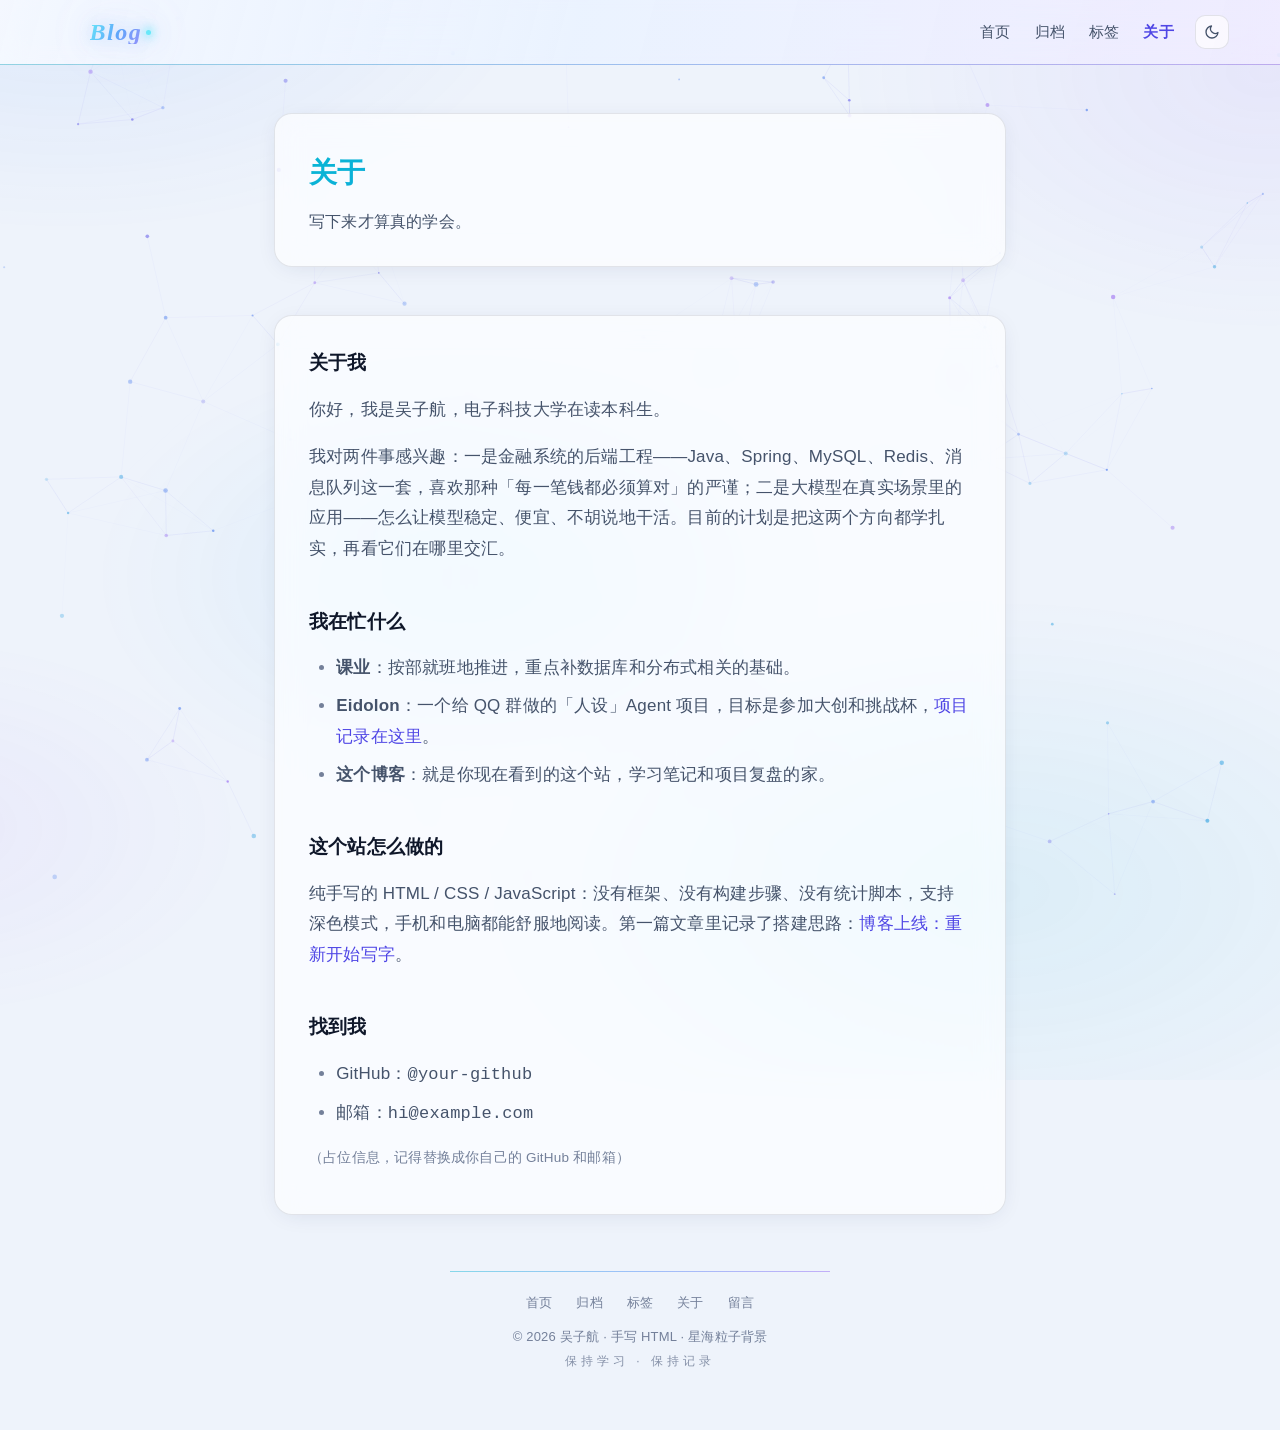
==== commit 1c5bb02c: "大升级：8K贴图/夜灯云图/小行星带/卫星群/引力场可视化/Giscus评论/留言板/Agent问答" ====
--- a/about.html
+++ b/about.html
@@ -82,6 +82,7 @@
         <a href="archive.html">归档</a>
         <a href="tags.html">标签</a>
         <a href="about.html">关于</a>
+        <a href="messages.html">留言</a>
       </nav>
       <p>© 2026 吴子航 · 手写 HTML · 星海粒子背景</p>
       <p class="footer-motto">保持学习 · 保持记录</p>
--- a/css/style.css
+++ b/css/style.css
@@ -410,6 +410,38 @@
   font-size: 16.5px;
 }
 
+/* 首页数据条：文章 / 标签 / 站龄 */
+.hero-stats {
+  display: flex;
+  gap: 34px;
+  margin-top: 26px;
+  padding-top: 18px;
+  border-top: 1px solid var(--border);
+}
+
+.hero-stats .stat {
+  display: flex;
+  flex-direction: column;
+  gap: 1px;
+}
+
+.hero-stats .stat b {
+  font-family: Georgia, "Times New Roman", serif;
+  font-size: 26px;
+  font-weight: 600;
+  letter-spacing: 1px;
+  background: var(--grad);
+  -webkit-background-clip: text;
+  background-clip: text;
+  color: transparent;
+}
+
+.hero-stats .stat span {
+  font-size: 12px;
+  letter-spacing: 3px;
+  color: var(--text-tertiary);
+}
+
 .hero-more {
   margin-top: 22px;
 }
@@ -1889,6 +1921,95 @@
   opacity: 0.35;
 }
 
+/* ---------- 留言板 & 评论区 ---------- */
+
+.msg-hero {
+  display: grid;
+  grid-template-columns: 1fr 1fr;
+  gap: 16px;
+  margin-bottom: 40px;
+}
+
+@media (max-width: 680px) {
+  .msg-hero { grid-template-columns: 1fr; }
+}
+
+.msg-card {
+  padding: 22px 24px;
+  background: var(--bg-glass);
+  -webkit-backdrop-filter: blur(14px) saturate(140%);
+  backdrop-filter: blur(14px) saturate(140%);
+  border: 1px solid var(--border);
+  border-radius: 16px;
+  box-shadow: var(--shadow-card);
+}
+
+.msg-card h2 {
+  margin: 0 0 10px;
+  font-size: 16px;
+  letter-spacing: 1px;
+}
+
+.msg-card ul {
+  margin: 0;
+  padding-left: 1.4em;
+  color: var(--text-secondary);
+  font-size: 14.5px;
+}
+
+.msg-card li { margin: 6px 0; }
+
+.msg-card p {
+  margin: 0;
+  color: var(--text-secondary);
+  font-size: 14.5px;
+}
+
+.msg-card b { color: var(--text); }
+
+.msg-wall-title,
+.post-comments h2 {
+  display: flex;
+  align-items: center;
+  gap: 12px;
+  margin: 34px 0 16px;
+  font-size: 15px;
+  letter-spacing: 3px;
+  color: var(--text-secondary);
+}
+
+.msg-wall-title::after,
+.post-comments h2::after {
+  content: "";
+  flex: 1;
+  height: 1px;
+  background: linear-gradient(90deg, var(--border-strong), transparent);
+}
+
+.giscus-box {
+  min-height: 80px;
+  padding: 6px 0 10px;
+  border-radius: 14px;
+}
+
+.cm-pending {
+  display: flex;
+  flex-direction: column;
+  gap: 6px;
+  padding: 26px 24px;
+  border: 1px dashed var(--border-strong);
+  border-radius: 14px;
+  color: var(--text-tertiary);
+  font-size: 13.5px;
+  text-align: center;
+}
+
+.cm-pending b {
+  color: var(--text-secondary);
+  font-size: 14.5px;
+  letter-spacing: 2px;
+}
+
 /* ---------- 响应式 ---------- */
 
 @media (max-width: 900px) {
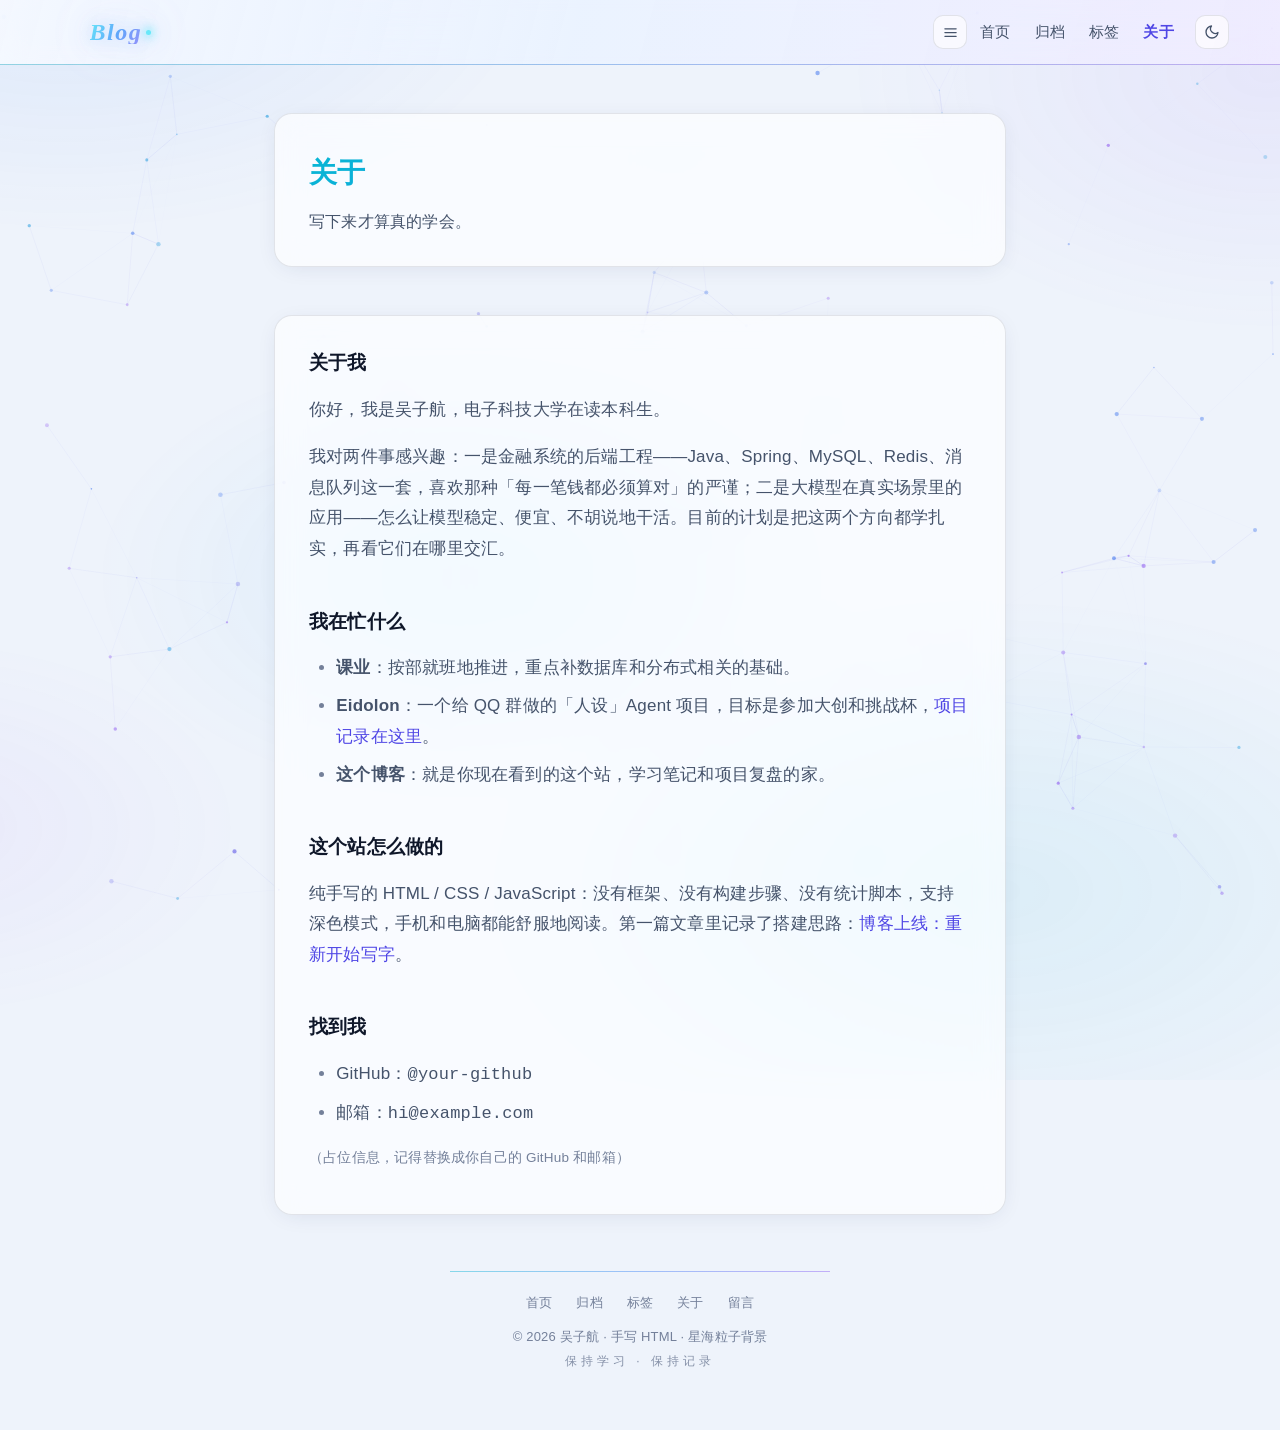
==== commit 5a13901c: "十轮优化：PWA离线/JSON-LD/无障碍/TOC/返回顶部/行星档案卡/搜索/相关文章/引力场节流/错误仪表/手势联动" ====
--- a/about.html
+++ b/about.html
@@ -8,7 +8,9 @@
   <meta property="og:title" content="关于 · 吴子航的博客">
   <meta property="og:description" content="电子科技大学在读，方向是金融后端与大模型应用。">
   <meta property="og:type" content="website">
-  <link rel="icon" type="image/svg+xml" href="favicon.svg?v=20261019">
+  <link rel="manifest" href="manifest.json">
+  <meta name="theme-color" content="#3b82f6">
+  <link rel="icon" type="image/svg+xml" href="favicon.svg?v=20261026">
   <script>
     (function () {
       try {
@@ -19,7 +21,7 @@
       } catch (e) {}
     })();
   </script>
-  <link rel="stylesheet" href="css/style.css?v=20261019">
+  <link rel="stylesheet" href="css/style.css?v=20261026">
 </head>
 <body>
 
@@ -89,7 +91,7 @@
     </div>
   </footer>
 
-  <script src="js/background.js?v=20261019"></script>
-  <script src="js/main.js?v=20261019"></script>
+  <script src="js/background.js?v=20261026"></script>
+  <script src="js/main.js?v=20261026"></script>
 </body>
 </html>
--- a/css/style.css
+++ b/css/style.css
@@ -149,7 +149,9 @@
 }
 
 a:focus-visible,
-button:focus-visible {
+button:focus-visible,
+input:focus-visible,
+[tabindex]:focus-visible {
   outline: 2px solid var(--accent);
   outline-offset: 2px;
   border-radius: 4px;
@@ -686,6 +688,7 @@
 
 .post-content {
   padding: 12px 0 24px;
+  overflow-wrap: break-word;
 }
 
 .post-content h2 {
@@ -765,6 +768,9 @@
   margin: 26px 0;
   padding: 18px 20px;
   overflow-x: auto;
+  max-width: 100%;
+  box-sizing: border-box;
+  -webkit-overflow-scrolling: touch;
   background: var(--code-bg);
   border: 1px solid var(--code-border);
   border-radius: 14px;
@@ -775,6 +781,7 @@
 
 .post-content pre code {
   display: block;
+  min-width: min-content;
   padding: 0;
   background: none;
   font-size: inherit;
@@ -1580,6 +1587,47 @@
   pointer-events: none;
 }
 
+/* ---------- 悬停提示（无文字图标按钮的功能说明） ---------- */
+
+[data-tip] {
+  position: relative;
+}
+
+[data-tip]::after {
+  content: attr(data-tip);
+  position: absolute;
+  left: 50%;
+  top: calc(100% + 10px);
+  transform: translateX(-50%) translateY(-4px);
+  padding: 6px 12px;
+  border: 1px solid rgba(148, 178, 214, 0.28);
+  border-radius: 8px;
+  background: rgba(8, 14, 28, 0.92);
+  -webkit-backdrop-filter: blur(8px);
+  backdrop-filter: blur(8px);
+  color: #cfe0f4;
+  font-size: 12px;
+  letter-spacing: 1px;
+  white-space: nowrap;
+  opacity: 0;
+  pointer-events: none;
+  transition: opacity 0.18s ease, transform 0.18s ease;
+  box-shadow: 0 8px 24px -8px rgba(0, 0, 0, 0.6);
+  z-index: 90;
+}
+
+[data-tip]:hover::after {
+  opacity: 1;
+  transform: translateX(-50%) translateY(0);
+}
+
+/* 右下角按钮的提示朝上 */
+.float-toggle[data-tip]::after,
+.flight-toggle[data-tip]::after {
+  top: auto;
+  bottom: calc(100% + 10px);
+}
+
 /* ---------- 太阳系调节台（仅首页） ---------- */
 
 #tune-panel {
@@ -1591,13 +1639,14 @@
   width: min(330px, 88vw);
   display: flex;
   flex-direction: column;
-  background: var(--bg-glass-strong);
-  -webkit-backdrop-filter: blur(18px) saturate(150%);
-  backdrop-filter: blur(18px) saturate(150%);
-  border-left: 1px solid var(--border-strong);
-  box-shadow: -18px 0 50px -20px rgba(2, 6, 23, 0.55);
+  background: linear-gradient(180deg,
+    rgba(9, 14, 26, 0.94) 0%, rgba(7, 11, 22, 0.96) 100%);
+  -webkit-backdrop-filter: blur(20px) saturate(140%);
+  backdrop-filter: blur(20px) saturate(140%);
+  border-left: 1px solid rgba(148, 178, 214, 0.22);
+  box-shadow: -24px 0 70px -24px rgba(0, 0, 0, 0.7);
   transform: translateX(105%);
-  transition: transform 0.28s cubic-bezier(0.2, 0.7, 0.3, 1);
+  transition: transform 0.32s cubic-bezier(0.16, 1, 0.3, 1);
 }
 
 #tune-panel.open {
@@ -1608,16 +1657,14 @@
   display: flex;
   align-items: center;
   justify-content: space-between;
-  padding: 16px 18px 12px;
-  border-bottom: 1px solid var(--border);
+  padding: 18px 20px 14px;
+  border-bottom: 1px solid rgba(148, 178, 214, 0.16);
 }
 
 #tune-panel .tp-title {
-  /* 正装衬线标题：庄重的字距与银蓝配色 */
   font-family: Georgia, "Times New Roman", "Songti SC", SimSun, serif;
   font-size: 16.5px;
   font-weight: 600;
-  font-style: normal;
   letter-spacing: 6px;
   background: linear-gradient(115deg, #eef3ff 0%, #b8c8ec 55%, #cfc2ee 100%);
   -webkit-background-clip: text;
@@ -1625,44 +1672,46 @@
   color: transparent;
 }
 
-#tune-panel .tp-hint {
-  margin-top: 7px;
-  font-size: 11.5px;
-  letter-spacing: 0.5px;
-  color: var(--text-tertiary);
-}
-
 #tune-panel #tp-close {
   border: none;
   background: transparent;
-  color: var(--text-tertiary);
+  color: rgba(160, 178, 204, 0.7);
   font-size: 15px;
   cursor: pointer;
-  padding: 4px 8px;
-  border-radius: 6px;
+  padding: 4px 9px;
+  border-radius: 7px;
+  transition: color 0.15s ease, background 0.15s ease, transform 0.2s ease;
 }
 
 #tune-panel #tp-close:hover {
-  color: var(--accent);
-  background: var(--bg-glass);
+  color: #eaf2ff;
+  background: rgba(148, 178, 214, 0.12);
+  transform: rotate(90deg);
 }
 
 #tune-panel .tp-body {
   flex: 1;
   overflow-y: auto;
-  padding: 6px 18px 12px;
+  padding: 4px 20px 12px;
+  scrollbar-width: thin;
+  scrollbar-color: rgba(148, 178, 214, 0.3) transparent;
 }
 
 #tune-panel .tp-group h4 {
-  margin: 16px 0 4px;
-  font-size: 11.5px;
+  margin: 18px 0 6px;
+  font-size: 10.5px;
   font-weight: 600;
-  letter-spacing: 3px;
-  color: var(--text-tertiary);
+  letter-spacing: 4px;
+  color: rgba(148, 178, 214, 0.55);
 }
 
 #tune-panel .tp-row {
-  padding: 7px 0;
+  padding: 8px 0 6px;
+  border-bottom: 1px solid rgba(148, 178, 214, 0.07);
+}
+
+#tune-panel .tp-row:last-child {
+  border-bottom: none;
 }
 
 #tune-panel .tp-label {
@@ -1670,13 +1719,13 @@
   align-items: baseline;
   gap: 8px;
   font-size: 13px;
-  color: var(--text-secondary);
+  color: #b9c8de;
 }
 
 #tune-panel .tp-label em {
   font-style: normal;
   font-size: 11px;
-  color: var(--text-tertiary);
+  color: rgba(148, 178, 214, 0.5);
 }
 
 #tune-panel .tp-val {
@@ -1684,50 +1733,86 @@
   font-family: ui-monospace, SFMono-Regular, "SF Mono", Menlo, Consolas, monospace;
   font-size: 12.5px;
   font-weight: 600;
-  color: var(--accent);
+  color: #a8c8f0;
+  text-shadow: 0 0 10px rgba(120, 170, 240, 0.3);
 }
 
 #tune-panel input[type="range"] {
   width: 100%;
-  margin: 4px 0 0;
-  accent-color: #3b82f6;
+  margin: 6px 0 0;
+  height: 3px;
+  appearance: none;
+  -webkit-appearance: none;
+  background: rgba(148, 178, 214, 0.18);
+  border-radius: 3px;
+  outline: none;
   cursor: pointer;
 }
 
+#tune-panel input[type="range"]::-webkit-slider-thumb {
+  appearance: none;
+  -webkit-appearance: none;
+  width: 13px;
+  height: 13px;
+  border-radius: 50%;
+  background: #dce8f8;
+  border: 2px solid rgba(168, 200, 240, 0.9);
+  box-shadow: 0 0 0 3px rgba(148, 178, 214, 0.12),
+    0 2px 8px rgba(0, 0, 0, 0.5);
+  transition: box-shadow 0.15s ease, transform 0.15s ease;
+}
+
+#tune-panel input[type="range"]::-webkit-slider-thumb:hover {
+  transform: scale(1.15);
+  box-shadow: 0 0 0 5px rgba(168, 200, 240, 0.18),
+    0 2px 10px rgba(0, 0, 0, 0.5);
+}
+
+#tune-panel input[type="range"]:active::-webkit-slider-thumb {
+  transform: scale(1.25);
+  background: #ffffff;
+}
+
 #tune-panel .tp-foot {
   display: flex;
   gap: 10px;
-  padding: 14px 18px;
-  border-top: 1px solid var(--border);
+  padding: 16px 20px;
+  border-top: 1px solid rgba(148, 178, 214, 0.16);
 }
 
 #tune-panel .tp-btn {
   flex: 1;
-  padding: 9px 0;
-  border: 1px solid var(--border-strong);
+  padding: 10px 0;
+  border: 1px solid rgba(148, 178, 214, 0.3);
   border-radius: 10px;
-  background: var(--bg-glass);
-  color: var(--text-secondary);
+  background: transparent;
+  color: #b9c8de;
   font-size: 13px;
+  letter-spacing: 2px;
   font-family: inherit;
   cursor: pointer;
-  transition: border-color 0.15s ease, color 0.15s ease;
+  transition: border-color 0.2s ease, color 0.2s ease,
+    background 0.2s ease, transform 0.1s ease;
 }
 
 #tune-panel .tp-btn:hover {
-  border-color: var(--accent);
-  color: var(--accent);
+  border-color: rgba(210, 226, 250, 0.7);
+  color: #eef4fd;
+  background: rgba(148, 178, 214, 0.08);
+}
+
+#tune-panel .tp-btn:active {
+  transform: scale(0.97);
 }
 
 #tune-panel .tp-primary {
-  border-color: transparent;
-  background-image: var(--grad);
-  color: #eaf6ff;
+  border-color: rgba(190, 210, 240, 0.35);
+  background: linear-gradient(180deg, rgba(148, 178, 214, 0.16), rgba(148, 178, 214, 0.05));
 }
 
 #tune-panel .tp-primary:hover {
-  color: #fff;
-  filter: brightness(1.12);
+  border-color: rgba(230, 240, 254, 0.8);
+  background: linear-gradient(180deg, rgba(168, 196, 236, 0.25), rgba(148, 178, 214, 0.1));
 }
 
 #tune-panel .tp-seg {
@@ -1738,26 +1823,34 @@
 
 #tune-panel .tp-seg button {
   flex: 1;
-  padding: 7px 0;
-  border: 1px solid var(--border-strong);
+  padding: 8px 0;
+  border: 1px solid rgba(148, 178, 214, 0.25);
   border-radius: 9px;
-  background: var(--bg-glass);
-  color: var(--text-secondary);
+  background: transparent;
+  color: #a4b6ce;
   font-size: 12.5px;
+  letter-spacing: 1px;
   font-family: inherit;
   cursor: pointer;
-  transition: border-color 0.15s ease, color 0.15s ease;
+  transition: border-color 0.2s ease, color 0.2s ease,
+    background 0.2s ease, transform 0.1s ease;
 }
 
 #tune-panel .tp-seg button:hover {
-  border-color: var(--accent);
-  color: var(--accent);
+  border-color: rgba(210, 226, 250, 0.65);
+  color: #e8f0fc;
+  background: rgba(148, 178, 214, 0.08);
+}
+
+#tune-panel .tp-seg button:active {
+  transform: scale(0.96);
 }
 
 #tune-panel .tp-seg button.on {
-  border-color: transparent;
-  background-image: var(--grad);
-  color: #eaf6ff;
+  border-color: rgba(226, 238, 254, 0.75);
+  color: #f2f7ff;
+  background: linear-gradient(180deg, rgba(178, 204, 240, 0.22), rgba(148, 178, 214, 0.08));
+  box-shadow: inset 0 1px 0 rgba(255, 255, 255, 0.08);
 }
 
 /* ---------- AI 副驾驶 ---------- */
@@ -1811,6 +1904,26 @@
   white-space: nowrap;
   overflow: hidden;
   text-overflow: ellipsis;
+}
+
+/* Agent 在线徽标 */
+#copilot .cp-online {
+  display: inline-block;
+  margin-right: 10px;
+  font-weight: 600;
+}
+
+#copilot .cp-online.checking {
+  color: var(--text-tertiary);
+}
+
+#copilot .cp-online.on {
+  color: #34d399;
+  text-shadow: 0 0 8px rgba(52, 211, 153, 0.55);
+}
+
+#copilot .cp-online.off {
+  color: #94a3b8;
 }
 
 #copilot .cp-status.bad {
@@ -2010,6 +2123,571 @@
   letter-spacing: 2px;
 }
 
+/* ---------- 手势控制 ---------- */
+
+#gesture-toggle.on {
+  border-color: rgba(103, 232, 249, 0.75);
+  color: #67e8f9;
+  box-shadow: 0 0 14px -2px rgba(103, 232, 249, 0.55);
+}
+
+#gesture-hud {
+  position: fixed;
+  right: 22px;
+  top: 72px;
+  z-index: 45;
+  width: 224px;
+  border: 1px solid rgba(148, 178, 214, 0.28);
+  border-radius: 14px;
+  background: rgba(8, 14, 28, 0.88);
+  -webkit-backdrop-filter: blur(14px);
+  backdrop-filter: blur(14px);
+  box-shadow: 0 18px 50px -18px rgba(0, 0, 0, 0.7);
+  overflow: hidden;
+  opacity: 0;
+  transform: translateY(-8px);
+  pointer-events: none;
+  transition: opacity 0.25s ease, transform 0.25s ease;
+}
+
+#gesture-hud.show {
+  opacity: 1;
+  transform: translateY(0);
+  pointer-events: auto;
+}
+
+#gesture-hud .gh-title {
+  display: flex;
+  align-items: center;
+  gap: 7px;
+  padding: 9px 12px;
+  font-size: 11.5px;
+  letter-spacing: 2px;
+  color: #b9c8de;
+  border-bottom: 1px solid rgba(148, 178, 214, 0.16);
+}
+
+#gesture-hud .gh-dot {
+  width: 7px;
+  height: 7px;
+  border-radius: 50%;
+  background: #34d399;
+  box-shadow: 0 0 8px rgba(52, 211, 153, 0.7);
+  animation: ghBlink 2s ease-in-out infinite;
+}
+
+@keyframes ghBlink {
+  0%, 100% { opacity: 1; }
+  50% { opacity: 0.4; }
+}
+
+#gesture-hud #gh-close {
+  margin-left: auto;
+  border: none;
+  background: transparent;
+  color: rgba(160, 178, 204, 0.7);
+  font-size: 13px;
+  cursor: pointer;
+  padding: 2px 6px;
+  border-radius: 6px;
+}
+
+#gesture-hud #gh-close:hover {
+  color: #eaf2ff;
+  background: rgba(148, 178, 214, 0.12);
+}
+
+#gesture-hud .gh-view {
+  padding: 8px;
+}
+
+#gesture-hud canvas {
+  display: block;
+  width: 100%;
+  border-radius: 8px;
+  background: rgba(0, 0, 0, 0.4);
+}
+
+#gesture-hud .gh-status {
+  padding: 7px 12px;
+  font-family: ui-monospace, SFMono-Regular, "SF Mono", Menlo, Consolas, monospace;
+  font-size: 12px;
+  letter-spacing: 1px;
+  color: #a8c8f0;
+  white-space: nowrap;
+  overflow: hidden;
+  text-overflow: ellipsis;
+}
+
+#gesture-hud .gh-status.bad {
+  color: #fda4af;
+}
+
+#gesture-hud .gh-legend {
+  padding: 0 12px 10px;
+  font-size: 10.5px;
+  line-height: 1.75;
+  color: rgba(148, 178, 214, 0.6);
+}
+
+#gesture-toast {
+  position: fixed;
+  left: 50%;
+  top: 24%;
+  transform: translateX(-50%) scale(0.9);
+  z-index: 80;
+  padding: 14px 34px;
+  border: 1px solid rgba(125, 211, 252, 0.4);
+  border-radius: 16px;
+  background: rgba(8, 14, 28, 0.82);
+  -webkit-backdrop-filter: blur(12px);
+  backdrop-filter: blur(12px);
+  color: #d8ecff;
+  font-size: 19px;
+  letter-spacing: 4px;
+  opacity: 0;
+  pointer-events: none;
+}
+
+#gesture-toast.pop {
+  animation: ghToast 1.3s cubic-bezier(0.16, 1, 0.3, 1) forwards;
+}
+
+@keyframes ghToast {
+  0% { opacity: 0; transform: translateX(-50%) scale(0.86); }
+  18% { opacity: 1; transform: translateX(-50%) scale(1); }
+  75% { opacity: 1; }
+  100% { opacity: 0; transform: translateX(-50%) translateY(-12px) scale(0.96); }
+}
+
+/* ---------- 移动端适配（≤768px） ---------- */
+
+@media (max-width: 768px) {
+  /* 顶栏：汉堡菜单收纳文字链接 */
+  #nav-burger { display: grid; }
+
+  /* WCAG 2.5.8：触控目标最小 44px（图标钮外扩热区） */
+  .site-nav .theme-toggle,
+  #nav-burger {
+    position: relative;
+  }
+
+  .site-nav .theme-toggle::before,
+  #nav-burger::before {
+    content: "";
+    position: absolute;
+    inset: -7px;
+  }
+
+  .site-nav {
+    position: relative;
+  }
+
+  .site-nav > a {
+    display: none;
+  }
+
+  .site-nav.menu-open > a {
+    display: block;
+    position: absolute;
+    top: calc(100% + 10px);
+    right: 0;
+    width: 132px;
+    padding: 11px 18px;
+    background: var(--bg-glass-strong);
+    -webkit-backdrop-filter: blur(16px);
+    backdrop-filter: blur(16px);
+    border: 1px solid var(--border-strong);
+    border-radius: 12px;
+    box-shadow: 0 14px 40px -12px rgba(2, 6, 23, 0.6);
+    z-index: 50;
+  }
+
+  .site-nav.menu-open > a:first-of-type { border-radius: 12px 12px 0 0; }
+  .site-nav.menu-open > a:last-of-type { border-radius: 0 0 12px 12px; }
+  .site-nav.menu-open > a + a { border-top: 1px solid var(--border); }
+
+  /* 图标按钮收紧 */
+  .theme-toggle {
+    width: 30px;
+    height: 30px;
+    border-radius: 8px;
+  }
+
+  .site-nav {
+    gap: 0;
+  }
+
+  .site-nav button + button,
+  .site-nav #nav-burger + button {
+    margin-left: 3px;
+  }
+
+  /* 副驾驶胶囊：输入框 16px 防 iOS 聚焦自动放大 */
+  #copilot {
+    bottom: 18px;
+    padding: 11px 13px 10px;
+  }
+
+  #copilot input { font-size: 16px; }
+
+  #copilot .cp-chips {
+    gap: 6px;
+  }
+
+  #copilot .cp-chips button {
+    padding: 4px 10px;
+    font-size: 11.5px;
+  }
+
+  /* 手势 HUD 缩小 */
+  #gesture-hud {
+    right: 12px;
+    top: 60px;
+    width: 168px;
+  }
+
+  /* 调节台小屏留白 */
+  #tune-panel {
+    width: min(300px, 92vw);
+  }
+
+  /* 右下角按钮上移避让手势胶囊 */
+  .float-toggle,
+  .flight-toggle {
+    right: 14px;
+    bottom: 14px;
+    padding: 9px 14px;
+    font-size: 12.5px;
+  }
+
+  /* 漂浮模式卡片缩小 */
+  body.float-mode .post-item,
+  body.float-mode .archive-list li {
+    padding: 12px 14px;
+  }
+
+  body.float-mode .post-item h2,
+  body.float-mode .archive-list a {
+    font-size: 14.5px;
+  }
+
+  /* 首页数据条收紧 */
+  .hero-stats {
+    gap: 22px;
+    margin-top: 20px;
+    padding-top: 14px;
+  }
+
+  .hero-stats .stat b { font-size: 21px; }
+  .hero-stats .stat span { font-size: 10.5px; letter-spacing: 2px; }
+
+  /* 眉行动画缩短 */
+  .hero-eyebrow { font-size: 10px; letter-spacing: 2px; }
+
+  /* 文章页贴边距收紧 */
+  .post-content pre {
+    padding: 14px;
+    font-size: 12.5px;
+  }
+
+  /* 留言板双卡变单列（已有 680 断点，补 768 圗括 */
+  .msg-hero { grid-template-columns: 1fr; gap: 12px; }
+}
+
+/* ---------- 文章目录（桌面悬浮）+ 返回顶部 ---------- */
+
+.toc-float {
+  position: fixed;
+  left: 18px;
+  top: 50%;
+  transform: translateY(-50%);
+  z-index: 25;
+  width: 168px;
+  max-height: 62vh;
+  overflow-y: auto;
+  padding: 12px 0;
+  border: 1px solid var(--border);
+  border-radius: 12px;
+  background: var(--bg-glass);
+  -webkit-backdrop-filter: blur(12px);
+  backdrop-filter: blur(12px);
+  font-size: 12.5px;
+  display: none;
+}
+
+.toc-float b {
+  display: block;
+  padding: 0 14px 8px;
+  font-size: 10.5px;
+  letter-spacing: 3px;
+  color: var(--text-tertiary);
+}
+
+.toc-float a {
+  display: block;
+  padding: 6px 14px;
+  color: var(--text-secondary);
+  border-left: 2px solid transparent;
+  transition: color 0.15s ease, border-color 0.15s ease;
+  white-space: nowrap;
+  overflow: hidden;
+  text-overflow: ellipsis;
+}
+
+.toc-float a:hover { color: var(--accent); }
+.toc-float a.on {
+  color: var(--accent);
+  border-left-color: var(--accent);
+}
+
+@media (min-width: 1380px) {
+  .toc-float { display: block; }
+}
+
+#back-top {
+  position: fixed;
+  left: 22px;
+  bottom: 22px;
+  z-index: 22;
+  display: grid;
+  place-items: center;
+  width: 38px;
+  height: 38px;
+  border: 1px solid var(--border-strong);
+  border-radius: 10px;
+  background: var(--bg-glass-strong);
+  -webkit-backdrop-filter: blur(12px);
+  backdrop-filter: blur(12px);
+  color: var(--text-secondary);
+  cursor: pointer;
+  opacity: 0;
+  pointer-events: none;
+  transform: translateY(8px);
+  transition: opacity 0.2s ease, transform 0.2s ease, color 0.2s ease;
+}
+
+#back-top.show {
+  opacity: 1;
+  pointer-events: auto;
+  transform: translateY(0);
+}
+
+#back-top:hover { color: var(--accent); border-color: var(--accent); }
+
+/* ---------- 行星档案卡 ---------- */
+
+#planet-card {
+  position: fixed;
+  right: 24px;
+  top: 50%;
+  transform: translateY(-50%) translateX(30px);
+  z-index: 40;
+  width: min(300px, calc(100vw - 40px));
+  padding: 20px 22px 18px;
+  border: 1px solid rgba(148, 178, 214, 0.3);
+  border-radius: 18px;
+  background: rgba(8, 14, 28, 0.92);
+  -webkit-backdrop-filter: blur(16px) saturate(140%);
+  backdrop-filter: blur(16px) saturate(140%);
+  box-shadow: 0 24px 70px -20px rgba(0, 0, 0, 0.75),
+    inset 0 1px 0 rgba(125, 211, 252, 0.2);
+  opacity: 0;
+  pointer-events: none;
+  transition: opacity 0.25s ease, transform 0.25s ease;
+}
+
+#planet-card.open {
+  opacity: 1;
+  transform: translateY(-50%) translateX(0);
+  pointer-events: auto;
+}
+
+#planet-card #pc-close {
+  position: absolute;
+  right: 12px;
+  top: 12px;
+  border: none;
+  background: transparent;
+  color: rgba(160, 178, 204, 0.7);
+  font-size: 14px;
+  cursor: pointer;
+  padding: 4px 8px;
+  border-radius: 6px;
+}
+
+#planet-card #pc-close:hover {
+  color: #eaf2ff;
+  background: rgba(148, 178, 214, 0.12);
+}
+
+#planet-card .pc-head {
+  display: flex;
+  align-items: baseline;
+  gap: 8px;
+  margin-bottom: 12px;
+}
+
+#planet-card .pc-dot {
+  width: 9px;
+  height: 9px;
+  border-radius: 50%;
+  background: var(--grad);
+  align-self: center;
+  box-shadow: 0 0 10px rgba(96, 165, 250, 0.6);
+}
+
+#planet-card .pc-head b {
+  font-size: 19px;
+  letter-spacing: 2px;
+  color: #eaf2ff;
+}
+
+#planet-card .pc-head i {
+  font-style: normal;
+  font-family: ui-monospace, SFMono-Regular, "SF Mono", Menlo, Consolas, monospace;
+  font-size: 11px;
+  letter-spacing: 2px;
+  color: rgba(148, 178, 214, 0.6);
+}
+
+#planet-card .pc-grid {
+  display: grid;
+  grid-template-columns: 1fr 1fr;
+  gap: 8px;
+  margin: 0 0 12px;
+}
+
+#planet-card .pc-grid > div {
+  padding: 8px 10px;
+  border: 1px solid rgba(148, 178, 214, 0.16);
+  border-radius: 9px;
+  background: rgba(148, 178, 214, 0.06);
+}
+
+#planet-card dt {
+  font-size: 10px;
+  letter-spacing: 2px;
+  color: rgba(148, 178, 214, 0.6);
+  margin-bottom: 2px;
+}
+
+#planet-card dd {
+  margin: 0;
+  font-size: 12.5px;
+  font-weight: 600;
+  color: #dce8f8;
+}
+
+#planet-card p {
+  margin: 0 0 14px;
+  font-size: 13px;
+  line-height: 1.7;
+  color: #b9c8de;
+}
+
+#planet-card .pc-actions {
+  display: flex;
+  gap: 9px;
+}
+
+#planet-card .pc-btn {
+  flex: 1;
+  padding: 9px 0;
+  border: none;
+  border-radius: 9px;
+  background: linear-gradient(120deg, #22d3ee, #3b82f6 55%, #8b5cf6);
+  color: #eaf6ff;
+  font-size: 12.5px;
+  font-weight: 600;
+  letter-spacing: 1px;
+  font-family: inherit;
+  cursor: pointer;
+  transition: filter 0.15s ease, transform 0.1s ease;
+}
+
+#planet-card .pc-btn:hover { filter: brightness(1.15); }
+#planet-card .pc-btn:active { transform: scale(0.97); }
+
+#planet-card .pc-ghost {
+  background: transparent;
+  border: 1px solid rgba(148, 178, 214, 0.3);
+  color: #b9c8de;
+}
+
+/* ---------- 归档搜索 + 相关文章 ---------- */
+
+#search-box {
+  width: 100%;
+  margin: 0 0 16px;
+  padding: 11px 16px;
+  border: 1px solid var(--border-strong);
+  border-radius: 12px;
+  background: var(--bg-glass);
+  -webkit-backdrop-filter: blur(10px);
+  backdrop-filter: blur(10px);
+  color: var(--text);
+  font-size: 14.5px;
+  font-family: inherit;
+  outline: none;
+  transition: border-color 0.2s ease, box-shadow 0.2s ease;
+}
+
+#search-box:focus {
+  border-color: var(--accent);
+  box-shadow: 0 0 16px -4px rgba(56, 189, 248, 0.4);
+}
+
+#search-box::placeholder { color: var(--text-tertiary); }
+
+.search-empty {
+  padding: 26px;
+  text-align: center;
+  color: var(--text-tertiary);
+  font-size: 14px;
+}
+
+.related-grid {
+  display: grid;
+  grid-template-columns: 1fr 1fr;
+  gap: 12px;
+  margin-bottom: 40px;
+}
+
+@media (max-width: 640px) {
+  .related-grid { grid-template-columns: 1fr; }
+}
+
+.related-card {
+  display: flex;
+  flex-direction: column;
+  gap: 5px;
+  padding: 15px 17px;
+  border: 1px solid var(--border);
+  border-radius: 13px;
+  background: var(--bg-glass);
+  -webkit-backdrop-filter: blur(10px);
+  backdrop-filter: blur(10px);
+  transition: border-color 0.2s ease, transform 0.2s ease;
+}
+
+.related-card:hover {
+  border-color: var(--accent);
+  transform: translateY(-2px);
+}
+
+.related-card b {
+  color: var(--text);
+  font-size: 14.5px;
+  line-height: 1.5;
+}
+
+.related-card span {
+  font-size: 12px;
+  color: var(--accent);
+  letter-spacing: 0.5px;
+}
+
 /* ---------- 响应式 ---------- */
 
 @media (max-width: 900px) {
